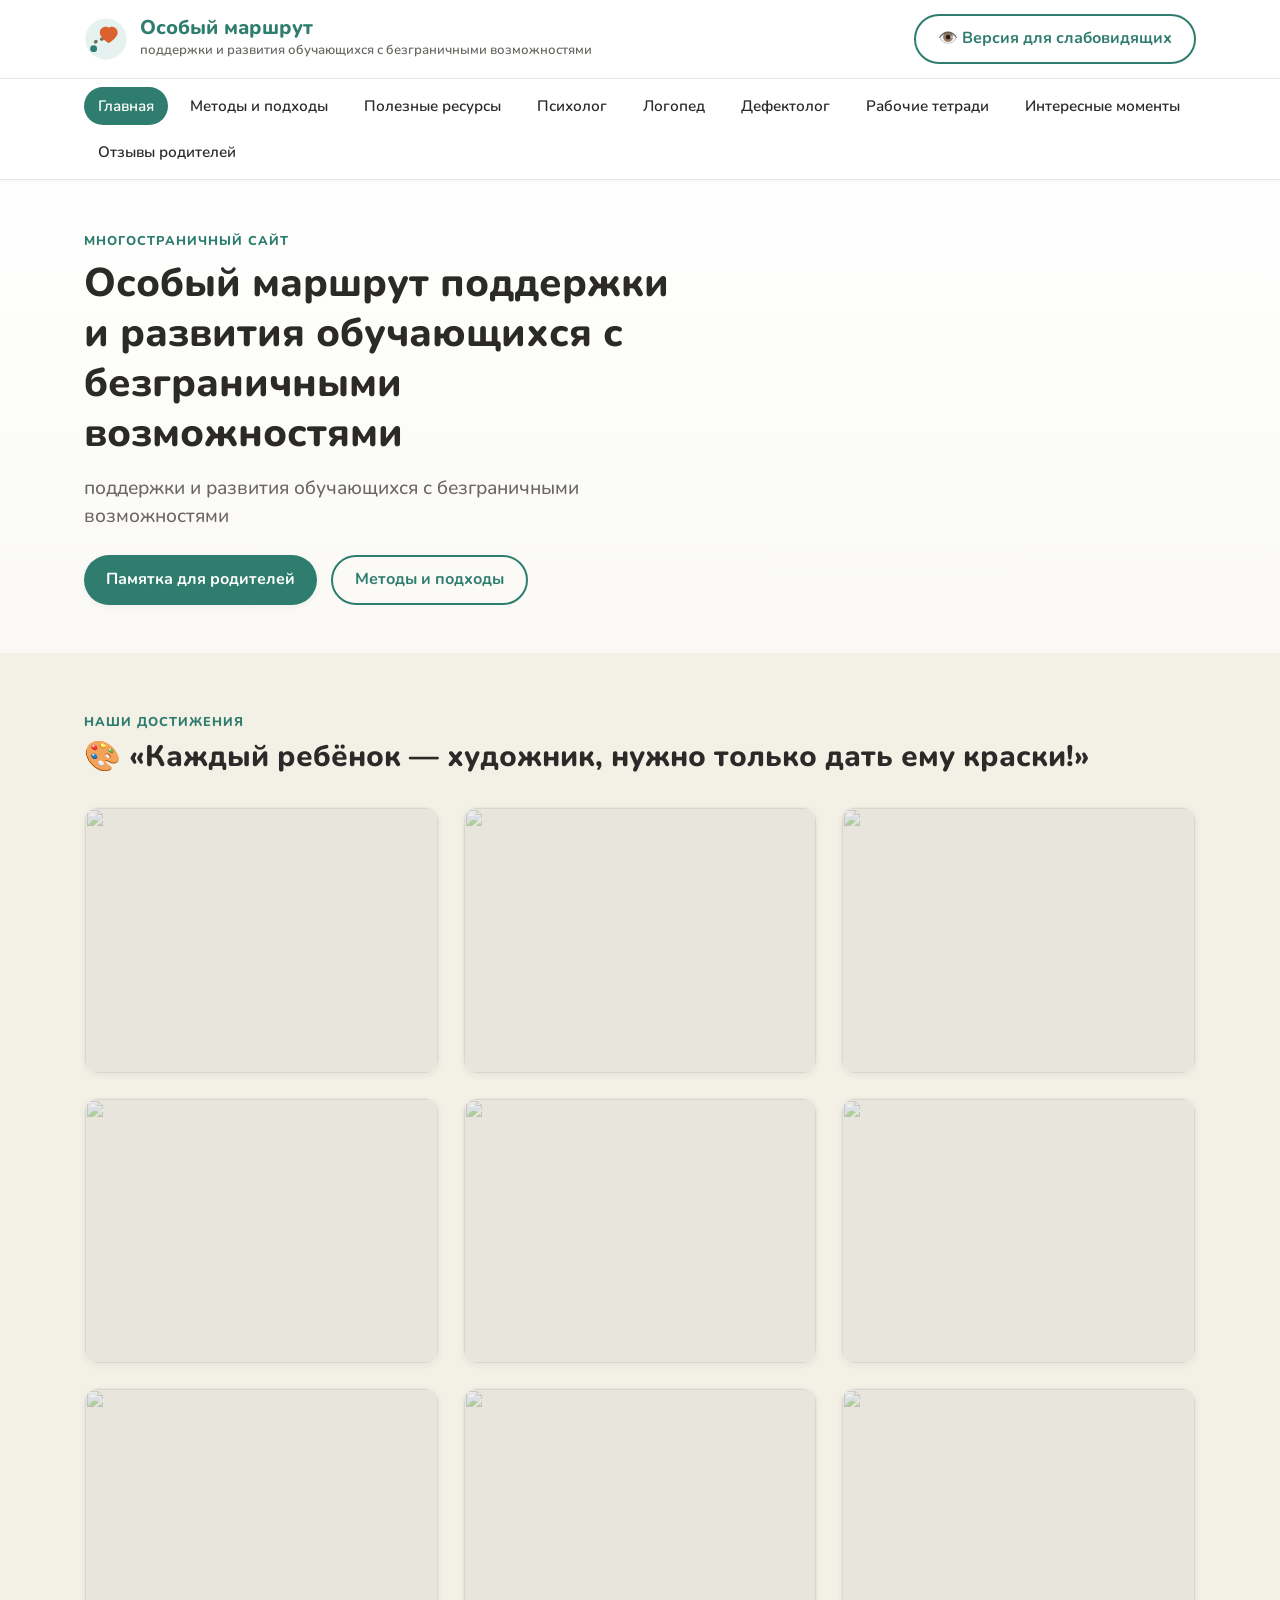
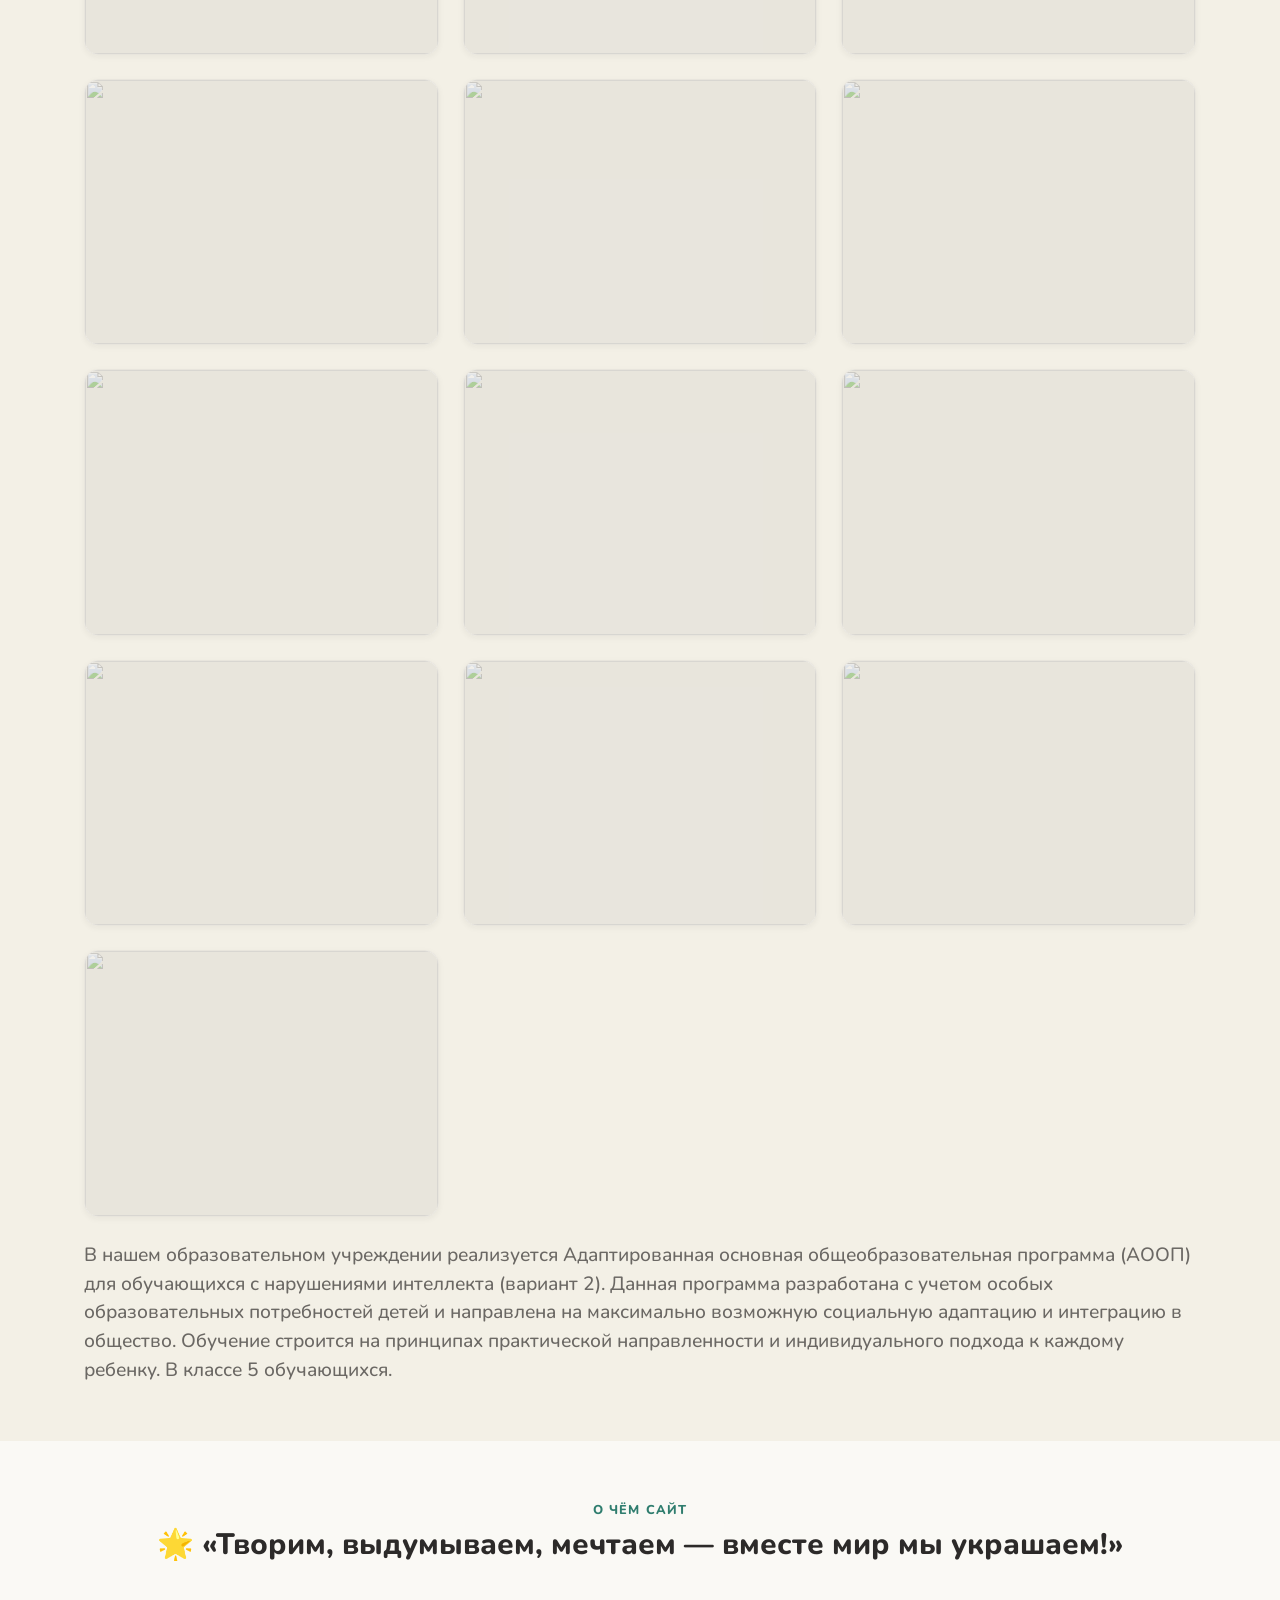
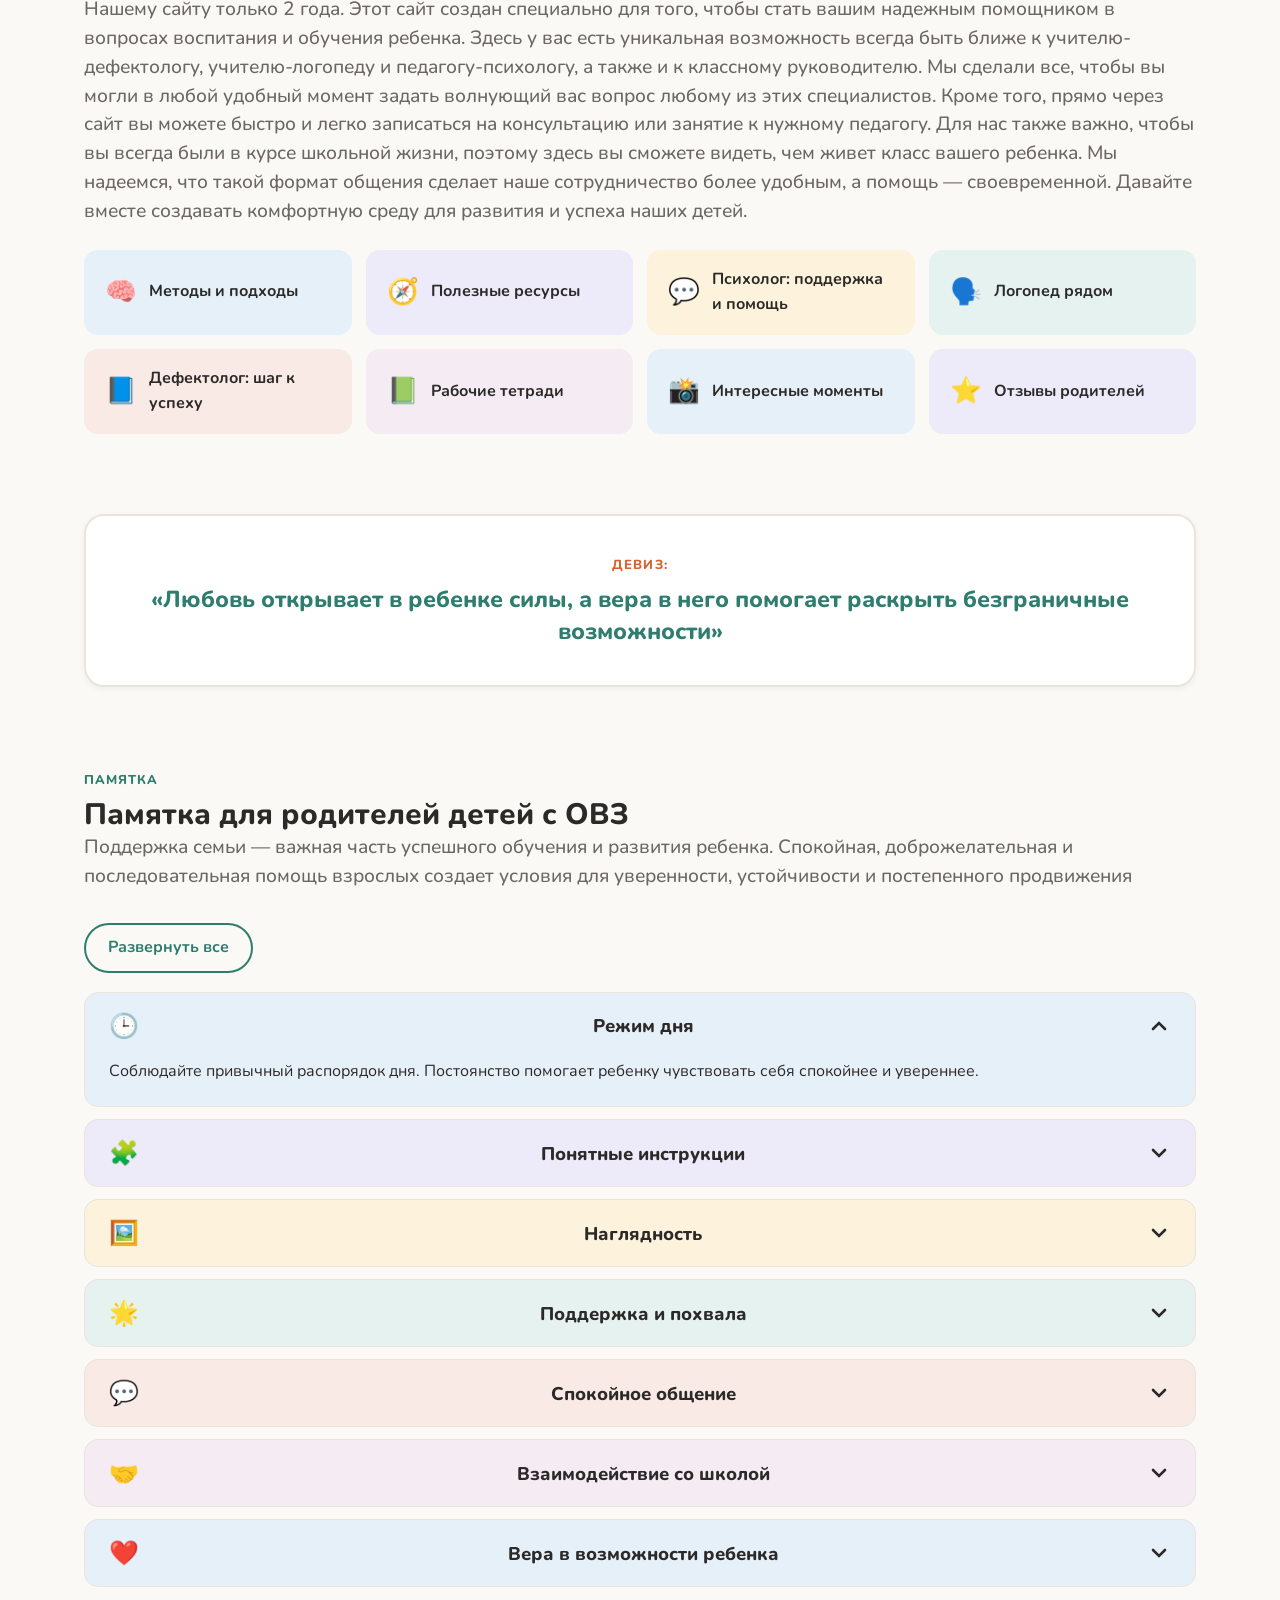
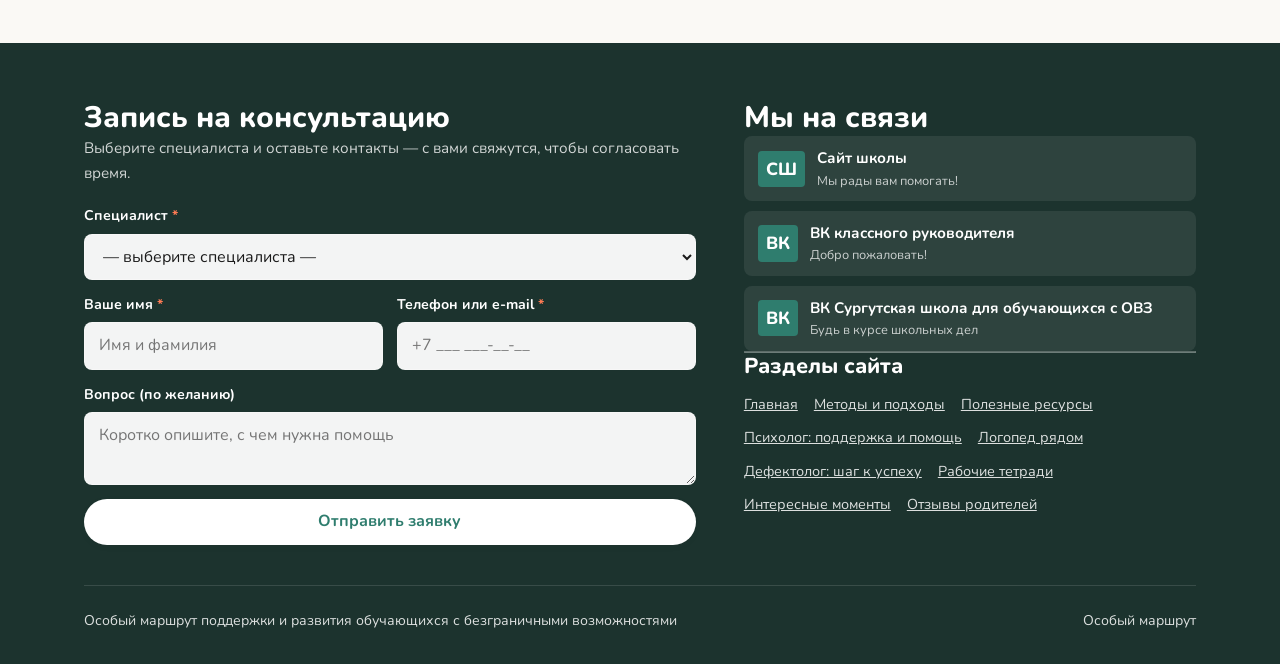
==== index.html @ df22a620 "Add files via upload" ====
<!DOCTYPE html>
<html lang="ru">
<head>
<meta charset="utf-8">
<meta name="viewport" content="width=device-width, initial-scale=1">
<title>Главная — Особый маршрут</title>
<meta name="description" content="Особый маршрут поддержки и развития обучающихся с безграничными возможностями поддержки и развития обучающихся с безграничными возможностями">
<link rel="preconnect" href="https://fonts.googleapis.com">
<link rel="preconnect" href="https://fonts.gstatic.com" crossorigin>
<link href="https://fonts.googleapis.com/css2?family=Nunito:wght@400;600;700;800;900&display=swap" rel="stylesheet">
<link rel="stylesheet" href="assets/css/style.css">
<link rel="icon" href="data:image/svg+xml,<svg xmlns='http://www.w3.org/2000/svg' viewBox='0 0 64 64'><circle cx='32' cy='32' r='30' fill='%23E6F2EF'/><path d='M40 14c5.5 0 9 3.6 9 8.6 0 6.6-8 11.6-11.4 14.5-.9.8-2.3.8-3.2 0C31 34.2 23 29.2 23 22.6 23 17.6 26.5 14 32 14c1.7 0 3.1.7 4 1.8.9-1.1 2.3-1.8 4-1.8z' fill='%23D9622F'/></svg>">
</head>
<body data-page="home">
<a class="skip-link" href="#main">Перейти к основному содержанию</a>
<header class="header">
  <div class="wrap header__bar">
    <a class="logo" href="index.html">
      <svg class="logo__mark" viewBox="0 0 64 64" role="img" aria-hidden="true" focusable="false">
        <defs><linearGradient id="lgm" x1="0" y1="0" x2="1" y2="1"><stop offset="0" stop-color="#2F7D6E"/><stop offset="1" stop-color="#D9622F"/></linearGradient></defs>
        <circle cx="32" cy="32" r="30" fill="#E6F2EF"/>
        <path d="M14 46c0-12 8-14 14-14s10-4 10-10" fill="none" stroke="url(#lgm)" stroke-width="5" stroke-linecap="round" stroke-dasharray="1 9"/>
        <path d="M40 14c5.5 0 9 3.6 9 8.6 0 6.6-8 11.6-11.4 14.5-.9.8-2.3.8-3.2 0C31 34.2 23 29.2 23 22.6 23 17.6 26.5 14 32 14c1.7 0 3.1.7 4 1.8.9-1.1 2.3-1.8 4-1.8z" fill="#D9622F"/>
        <circle cx="14" cy="46" r="5" fill="#2F7D6E"/>
      </svg>
      <span class="logo__text">
        <span class="logo__name">Особый маршрут</span>
        <span class="logo__sub">поддержки и развития обучающихся с безграничными возможностями</span>
      </span>
    </a>
    <div class="header__actions">
      <button type="button" class="btn btn--ghost" id="a11y-toggle" aria-expanded="false" aria-controls="a11y-panel" title="Настройки доступности">👁️ Версия для слабовидящих</button>
      <button type="button" class="nav-toggle" id="nav-toggle" aria-expanded="false" aria-controls="site-nav" aria-label="Открыть меню">
        <svg width="24" height="24" viewBox="0 0 24 24" fill="none" stroke="currentColor" stroke-width="2.5" stroke-linecap="round"><line x1="3" y1="6" x2="21" y2="6"/><line x1="3" y1="12" x2="21" y2="12"/><line x1="3" y1="18" x2="21" y2="18"/></svg>
      </button>
    </div>
  </div>
  <nav class="nav" id="site-nav" aria-label="Основное меню">
    <div class="wrap">
      <ul class="nav__list">
        <li><a class="nav__link" href="index.html" aria-current="page">Главная</a></li><li><a class="nav__link" href="metody.html">Методы и подходы</a></li><li><a class="nav__link" href="resursy.html">Полезные ресурсы</a></li><li><a class="nav__link" href="psiholog.html">Психолог</a></li><li><a class="nav__link" href="logoped.html">Логопед</a></li><li><a class="nav__link" href="defektolog.html">Дефектолог</a></li><li><a class="nav__link" href="tetradi.html">Рабочие тетради</a></li><li><a class="nav__link" href="galereya.html">Интересные моменты</a></li><li><a class="nav__link" href="otzyvy.html">Отзывы родителей</a></li>
      </ul>
    </div>
  </nav>
  <div class="a11y-bar" id="a11y-panel">
    <div class="wrap a11y-bar__grid">
      <div class="a11y__group">
        <span class="a11y__label">Размер шрифта</span>
        <div class="btn-group">
          <button type="button" class="a11y__btn" data-fs="1" aria-pressed="true">А</button>
          <button type="button" class="a11y__btn" data-fs="1.15" aria-pressed="false" style="font-size:1.12em">А</button>
          <button type="button" class="a11y__btn" data-fs="1.32" aria-pressed="false" style="font-size:1.28em">А</button>
        </div>
      </div>
      <div class="a11y__group">
        <span class="a11y__label">Контраст</span>
        <button type="button" class="a11y__btn" id="contrast-toggle" aria-pressed="false">Версия для слабовидящих</button>
      </div>
      <div class="a11y__group">
        <button type="button" class="a11y__btn" id="a11y-reset">Сбросить</button>
      </div>
    </div>
  </div>
</header>
<main id="main">
  <section class="hero">
    <div class="wrap hero__grid">
      <div>
        <span class="eyebrow" id="hero-eyebrow">Многостраничный сайт</span>
        <h1 class="hero__title" id="hero-title">Особый маршрут поддержки и развития обучающихся с безграничными возможностями</h1>
        <p class="lead" id="hero-subtitle">поддержки и развития обучающихся с безграничными возможностями</p>
        <div class="hero__actions">
          <a class="btn" href="#pamyatka">Памятка для родителей</a>
          <a class="btn btn--ghost" href="metody.html">Методы и подходы</a>
        </div>
      </div>
      <div class="hero__art" id="hero-art">
        <div class="hero__photo"><img src="media/hero_main.jpg" alt=""></div>
      </div>
    </div>
  </section>

  <section class="section section--tint" aria-labelledby="students-title">
    <div class="wrap">
      <div class="section__head">
        <span class="eyebrow" id="students-eyebrow">Наши достижения</span>
        <h2 id="students-title">🎨 «Каждый ребёнок — художник, нужно только дать ему краски!»</h2>
      </div>
      <div id="students-photos" class="gallery" style="margin-bottom:var(--gap)">
        <figure class="gallery__item" data-kind="foto">
              <button type="button" class="gallery__btn" data-lightbox="Фото" data-src="media/student_photo_1.jpg" data-title="Фото № 1">
                <span class="gallery__frame gallery__frame--img">
                  <img src="media/student_photo_1.jpg" alt="" loading="lazy">
                </span>
              </button>
              
            </figure><figure class="gallery__item" data-kind="foto">
              <button type="button" class="gallery__btn" data-lightbox="Фото" data-src="media/student_photo_2.jpg" data-title="Фото № 2">
                <span class="gallery__frame gallery__frame--img">
                  <img src="media/student_photo_2.jpg" alt="" loading="lazy">
                </span>
              </button>
              
            </figure><figure class="gallery__item" data-kind="foto">
              <button type="button" class="gallery__btn" data-lightbox="Фото" data-src="media/student_photo_3.jpg" data-title="Фото № 3">
                <span class="gallery__frame gallery__frame--img">
                  <img src="media/student_photo_3.jpg" alt="" loading="lazy">
                </span>
              </button>
              
            </figure><figure class="gallery__item" data-kind="foto">
              <button type="button" class="gallery__btn" data-lightbox="Фото" data-src="media/student_photo_4.jpg" data-title="Фото № 4">
                <span class="gallery__frame gallery__frame--img">
                  <img src="media/student_photo_4.jpg" alt="" loading="lazy">
                </span>
              </button>
              
            </figure><figure class="gallery__item" data-kind="foto">
              <button type="button" class="gallery__btn" data-lightbox="Фото" data-src="media/student_photo_5.jpg" data-title="Фото № 5">
                <span class="gallery__frame gallery__frame--img">
                  <img src="media/student_photo_5.jpg" alt="" loading="lazy">
                </span>
              </button>
              
            </figure><figure class="gallery__item" data-kind="foto">
              <button type="button" class="gallery__btn" data-lightbox="Фото" data-src="media/student_photo_6.jpg" data-title="Фото № 6">
                <span class="gallery__frame gallery__frame--img">
                  <img src="media/student_photo_6.jpg" alt="" loading="lazy">
                </span>
              </button>
              
            </figure><figure class="gallery__item" data-kind="foto">
              <button type="button" class="gallery__btn" data-lightbox="Фото" data-src="media/student_photo_7.jpg" data-title="Фото № 7">
                <span class="gallery__frame gallery__frame--img">
                  <img src="media/student_photo_7.jpg" alt="" loading="lazy">
                </span>
              </button>
              
            </figure><figure class="gallery__item" data-kind="foto">
              <button type="button" class="gallery__btn" data-lightbox="Фото" data-src="media/student_photo_8.jpg" data-title="Фото № 8">
                <span class="gallery__frame gallery__frame--img">
                  <img src="media/student_photo_8.jpg" alt="" loading="lazy">
                </span>
              </button>
              
            </figure><figure class="gallery__item" data-kind="foto">
              <button type="button" class="gallery__btn" data-lightbox="Фото" data-src="media/student_photo_9.jpg" data-title="Фото № 9">
                <span class="gallery__frame gallery__frame--img">
                  <img src="media/student_photo_9.jpg" alt="" loading="lazy">
                </span>
              </button>
              
            </figure><figure class="gallery__item" data-kind="foto">
              <button type="button" class="gallery__btn" data-lightbox="Фото" data-src="media/student_photo_10.jpg" data-title="Фото № 10">
                <span class="gallery__frame gallery__frame--img">
                  <img src="media/student_photo_10.jpg" alt="" loading="lazy">
                </span>
              </button>
              
            </figure><figure class="gallery__item" data-kind="foto">
              <button type="button" class="gallery__btn" data-lightbox="Фото" data-src="media/student_photo_11.jpg" data-title="Фото № 11">
                <span class="gallery__frame gallery__frame--img">
                  <img src="media/student_photo_11.jpg" alt="" loading="lazy">
                </span>
              </button>
              
            </figure><figure class="gallery__item" data-kind="foto">
              <button type="button" class="gallery__btn" data-lightbox="Фото" data-src="media/student_photo_12.jpg" data-title="Фото № 12">
                <span class="gallery__frame gallery__frame--img">
                  <img src="media/student_photo_12.jpg" alt="" loading="lazy">
                </span>
              </button>
              
            </figure><figure class="gallery__item" data-kind="foto">
              <button type="button" class="gallery__btn" data-lightbox="Фото" data-src="media/student_photo_13.jpg" data-title="Фото № 13">
                <span class="gallery__frame gallery__frame--img">
                  <img src="media/student_photo_13.jpg" alt="" loading="lazy">
                </span>
              </button>
              
            </figure><figure class="gallery__item" data-kind="foto">
              <button type="button" class="gallery__btn" data-lightbox="Фото" data-src="media/student_photo_14.webp" data-title="Фото № 14">
                <span class="gallery__frame gallery__frame--img">
                  <img src="media/student_photo_14.webp" alt="" loading="lazy">
                </span>
              </button>
              
            </figure><figure class="gallery__item" data-kind="foto">
              <button type="button" class="gallery__btn" data-lightbox="Фото" data-src="media/student_photo_15.webp" data-title="Фото № 15">
                <span class="gallery__frame gallery__frame--img">
                  <img src="media/student_photo_15.webp" alt="" loading="lazy">
                </span>
              </button>
              
            </figure><figure class="gallery__item" data-kind="foto">
              <button type="button" class="gallery__btn" data-lightbox="Фото" data-src="media/student_photo_16.jpg" data-title="Фото № 16">
                <span class="gallery__frame gallery__frame--img">
                  <img src="media/student_photo_16.jpg" alt="" loading="lazy">
                </span>
              </button>
              
            </figure><figure class="gallery__item" data-kind="foto">
              <button type="button" class="gallery__btn" data-lightbox="Фото" data-src="media/student_photo_17.webp" data-title="Фото № 17">
                <span class="gallery__frame gallery__frame--img">
                  <img src="media/student_photo_17.webp" alt="" loading="lazy">
                </span>
              </button>
              
            </figure><figure class="gallery__item" data-kind="foto">
              <button type="button" class="gallery__btn" data-lightbox="Фото" data-src="media/student_photo_18.png" data-title="Фото № 18">
                <span class="gallery__frame gallery__frame--img">
                  <img src="media/student_photo_18.png" alt="" loading="lazy">
                </span>
              </button>
              
            </figure><figure class="gallery__item" data-kind="foto">
              <button type="button" class="gallery__btn" data-lightbox="Фото" data-src="media/student_photo_19.jpg" data-title="Фото № 19">
                <span class="gallery__frame gallery__frame--img">
                  <img src="media/student_photo_19.jpg" alt="" loading="lazy">
                </span>
              </button>
              
            </figure>
      </div>
      <div id="students-text">
        <p class="lead">В нашем образовательном учреждении реализуется Адаптированная основная общеобразовательная программа (АООП) для обучающихся с нарушениями интеллекта (вариант 2). Данная программа разработана с учетом особых образовательных потребностей детей и направлена на максимально возможную социальную адаптацию и интеграцию в общество. Обучение строится на принципах практической направленности и индивидуального подхода к каждому ребенку.  В классе 5 обучающихся.</p>
      </div>
    </div>
  </section>

  <section class="section" aria-labelledby="about-title">
    <div class="wrap">
      <div class="section__head section__head--center">
        <span class="eyebrow" id="about-eyebrow">О чём сайт</span>
        <h2 id="about-title">🌟 «Творим, выдумываем, мечтаем — вместе мир мы украшаем!»                                                      </h2>
      </div>
      <div id="about-text" style="margin-bottom:var(--gap)">
        <div class="prose"><p class="lead">Нашему сайту только 2 года. Этот сайт создан специально для того, чтобы стать вашим надежным помощником в вопросах воспитания и обучения ребенка. Здесь у вас есть уникальная возможность всегда быть ближе   к учителю-дефектологу, учителю-логопеду и педагогу-психологу, а также и к классному руководителю. Мы сделали все, чтобы вы могли в любой удобный момент задать волнующий вас вопрос любому из этих специалистов. Кроме того, прямо через сайт вы можете быстро и легко записаться на консультацию или занятие к нужному педагогу. Для нас также важно, чтобы вы всегда были в курсе школьной жизни, поэтому здесь вы сможете видеть, чем живет класс вашего ребенка. Мы надеемся, что такой формат общения сделает наше сотрудничество более удобным, а помощь — своевременной. Давайте вместе создавать комфортную среду для развития и успеха наших детей.</p></div>
      </div>
      <nav class="toc" id="about-toc" aria-label="Разделы сайта">
        <a class="toc__link tone-1" href="metody.html"><span class="toc__ico" aria-hidden="true">🧠</span>Методы и подходы</a>
        <a class="toc__link tone-2" href="resursy.html"><span class="toc__ico" aria-hidden="true">🧭</span>Полезные ресурсы</a>
        <a class="toc__link tone-3" href="psiholog.html"><span class="toc__ico" aria-hidden="true">💬</span>Психолог: поддержка и помощь</a>
        <a class="toc__link tone-4" href="logoped.html"><span class="toc__ico" aria-hidden="true">🗣️</span>Логопед рядом</a>
        <a class="toc__link tone-5" href="defektolog.html"><span class="toc__ico" aria-hidden="true">📘</span>Дефектолог: шаг к успеху</a>
        <a class="toc__link tone-6" href="tetradi.html"><span class="toc__ico" aria-hidden="true">📗</span>Рабочие тетради</a>
        <a class="toc__link tone-1" href="galereya.html"><span class="toc__ico" aria-hidden="true">📸</span>Интересные моменты</a>
        <a class="toc__link tone-2" href="otzyvy.html"><span class="toc__ico" aria-hidden="true">⭐</span>Отзывы родителей</a>
      </nav>
    </div>
  </section>

  <section class="wrap" aria-labelledby="motto-label">
    <div class="motto">
      <span class="motto__label" id="motto-label">Девиз:</span>
      <p class="motto__text" id="motto-text">«Любовь открывает в ребенке силы, а вера в него помогает раскрыть безграничные возможности»</p>
    </div>
  </section>

  <section class="section" id="pamyatka" aria-labelledby="memo-title">
    <div class="wrap">
      <div class="section__head">
        <span class="eyebrow" id="memo-eyebrow">Памятка</span>
        <h2 id="memo-title">Памятка для родителей детей с ОВЗ</h2>
        <p class="lead" id="memo-intro">Поддержка семьи — важная часть успешного обучения и развития ребенка. Спокойная, доброжелательная и последовательная помощь взрослых создает условия для уверенности, устойчивости и постепенного продвижения</p>
      </div>
      <p style="margin-bottom:1.2em">
        <button type="button" class="btn btn--ghost" data-acc-all="memo-acc" data-state="closed">Развернуть все</button>
      </p>
      <div class="acc" id="memo-acc">
        <div class="acc__item tone-1">
          <h3 style="margin:0">
            <button type="button" class="acc__btn" id="memo-1" aria-expanded="true" aria-controls="memo-1-p">
              <span class="acc__emoji" aria-hidden="true">🕒</span>
              <span>Режим дня</span>
              <svg class="acc__chev" width="24" height="24" viewBox="0 0 24 24" fill="none" stroke="currentColor" stroke-width="2.6" stroke-linecap="round" aria-hidden="true"><path d="M6 9l6 6 6-6"/></svg>
            </button>
          </h3>
          <div class="acc__panel" id="memo-1-p" role="region" aria-labelledby="memo-1">
            <p>Соблюдайте привычный распорядок дня. Постоянство помогает ребенку чувствовать себя спокойнее и увереннее.</p>
          </div>
        </div><div class="acc__item tone-2">
          <h3 style="margin:0">
            <button type="button" class="acc__btn" id="memo-2" aria-expanded="false" aria-controls="memo-2-p">
              <span class="acc__emoji" aria-hidden="true">🧩</span>
              <span>Понятные инструкции</span>
              <svg class="acc__chev" width="24" height="24" viewBox="0 0 24 24" fill="none" stroke="currentColor" stroke-width="2.6" stroke-linecap="round" aria-hidden="true"><path d="M6 9l6 6 6-6"/></svg>
            </button>
          </h3>
          <div class="acc__panel" id="memo-2-p" role="region" aria-labelledby="memo-2" hidden>
            <p>Давайте короткие и четкие задания, при необходимости делите их на маленькие шаги.</p>
          </div>
        </div><div class="acc__item tone-3">
          <h3 style="margin:0">
            <button type="button" class="acc__btn" id="memo-3" aria-expanded="false" aria-controls="memo-3-p">
              <span class="acc__emoji" aria-hidden="true">🖼️</span>
              <span>Наглядность</span>
              <svg class="acc__chev" width="24" height="24" viewBox="0 0 24 24" fill="none" stroke="currentColor" stroke-width="2.6" stroke-linecap="round" aria-hidden="true"><path d="M6 9l6 6 6-6"/></svg>
            </button>
          </h3>
          <div class="acc__panel" id="memo-3-p" role="region" aria-labelledby="memo-3" hidden>
            <p>Используйте картинки, схемы, карточки и образцы выполнения заданий.</p>
          </div>
        </div><div class="acc__item tone-4">
          <h3 style="margin:0">
            <button type="button" class="acc__btn" id="memo-4" aria-expanded="false" aria-controls="memo-4-p">
              <span class="acc__emoji" aria-hidden="true">🌟</span>
              <span>Поддержка и похвала</span>
              <svg class="acc__chev" width="24" height="24" viewBox="0 0 24 24" fill="none" stroke="currentColor" stroke-width="2.6" stroke-linecap="round" aria-hidden="true"><path d="M6 9l6 6 6-6"/></svg>
            </button>
          </h3>
          <div class="acc__panel" id="memo-4-p" role="region" aria-labelledby="memo-4" hidden>
            <p>Отмечайте старание ребенка и хвалите его за даже небольшие успехи.</p><p>Помогайте ребенку только там, где это действительно необходимо, и постепенно развивайте его самостоятельность.</p>
          </div>
        </div><div class="acc__item tone-5">
          <h3 style="margin:0">
            <button type="button" class="acc__btn" id="memo-5" aria-expanded="false" aria-controls="memo-5-p">
              <span class="acc__emoji" aria-hidden="true">💬</span>
              <span>Спокойное общение</span>
              <svg class="acc__chev" width="24" height="24" viewBox="0 0 24 24" fill="none" stroke="currentColor" stroke-width="2.6" stroke-linecap="round" aria-hidden="true"><path d="M6 9l6 6 6-6"/></svg>
            </button>
          </h3>
          <div class="acc__panel" id="memo-5-p" role="region" aria-labelledby="memo-5" hidden>
            <p>Говорите с ребенком уважительно, спокойно и доброжелательно, чаще беседуйте с ним.</p>
          </div>
        </div><div class="acc__item tone-6">
          <h3 style="margin:0">
            <button type="button" class="acc__btn" id="memo-6" aria-expanded="false" aria-controls="memo-6-p">
              <span class="acc__emoji" aria-hidden="true">🤝</span>
              <span>Взаимодействие со школой</span>
              <svg class="acc__chev" width="24" height="24" viewBox="0 0 24 24" fill="none" stroke="currentColor" stroke-width="2.6" stroke-linecap="round" aria-hidden="true"><path d="M6 9l6 6 6-6"/></svg>
            </button>
          </h3>
          <div class="acc__panel" id="memo-6-p" role="region" aria-labelledby="memo-6" hidden>
            <p>Поддерживайте связь с классным руководителем и специалистами сопровождения: психологом, логопедом и дефектологом.</p>
          </div>
        </div><div class="acc__item tone-1">
          <h3 style="margin:0">
            <button type="button" class="acc__btn" id="memo-7" aria-expanded="false" aria-controls="memo-7-p">
              <span class="acc__emoji" aria-hidden="true">❤️</span>
              <span>Вера в возможности ребенка</span>
              <svg class="acc__chev" width="24" height="24" viewBox="0 0 24 24" fill="none" stroke="currentColor" stroke-width="2.6" stroke-linecap="round" aria-hidden="true"><path d="M6 9l6 6 6-6"/></svg>
            </button>
          </h3>
          <div class="acc__panel" id="memo-7-p" role="region" aria-labelledby="memo-7" hidden>
            <p>Помните: каждый ребенок развивается в своем темпе, а поддержка семьи помогает ему двигаться вперед.</p>
          </div>
        </div>
      </div>
    </div>
  </section>
</main>
<footer class="footer" id="podval">
  <div class="wrap">
    <div class="footer__grid">
      <section id="zapis" aria-labelledby="zapis-title">
        <h2 id="zapis-title">Запись на консультацию</h2>
        <p class="footer__note">Выберите специалиста и оставьте контакты — с вами свяжутся, чтобы согласовать время.</p>
        <form class="form" id="consult-form" novalidate>
          <div class="field" data-field="spec">
            <label class="field__label" for="f-spec">Специалист <span class="field__req" aria-hidden="true">*</span></label>
            <select class="field__control" id="f-spec" name="spec" required aria-describedby="e-spec">
              <option value="">— выберите специалиста —</option>
              <option value="Педагог-психолог">Педагог-психолог</option><option value="Школьный логопед">Школьный логопед</option><option value="Школьный дефектолог">Школьный дефектолог</option><option value="Классный руководитель">Классный руководитель</option>
            </select>
            <p class="field__error" id="e-spec" hidden>Пожалуйста, выберите специалиста.</p>
          </div>

          <div class="form__row">
            <div class="field" data-field="name">
              <label class="field__label" for="f-name">Ваше имя <span class="field__req" aria-hidden="true">*</span></label>
              <input class="field__control" id="f-name" name="name" type="text" required autocomplete="name" placeholder="Имя и фамилия" aria-describedby="e-name">
              <p class="field__error" id="e-name" hidden>Укажите, пожалуйста, имя.</p>
            </div>
            <div class="field" data-field="contact">
              <label class="field__label" for="f-contact">Телефон или e-mail <span class="field__req" aria-hidden="true">*</span></label>
              <input class="field__control" id="f-contact" name="contact" type="text" required placeholder="+7 ___ ___-__-__" aria-describedby="e-contact">
              <p class="field__error" id="e-contact" hidden>Укажите телефон или e-mail для связи.</p>
            </div>
          </div>

          <div class="field" data-field="message">
            <label class="field__label" for="f-message">Вопрос (по желанию)</label>
            <textarea class="field__control" id="f-message" name="message" placeholder="Коротко опишите, с чем нужна помощь"></textarea>
          </div>

          <button class="btn btn--light btn--wide" type="submit">Отправить заявку</button>
          <p class="form__status" id="form-status" role="status" hidden></p>
        </form>
      </section>

      <section aria-labelledby="svyaz-title">
        <h2 id="svyaz-title">Мы на связи</h2>
        <ul class="social">
          <li><a class="social__link" href="https://shkolasurgutskaya-r86.gosweb.gosuslugi.ru/" target="_blank" rel="noopener noreferrer">
      <span class="social__ico" aria-hidden="true">🧭</span>
      <span class="social__meta">Сайт «Особый маршрут»<span>Мы рады вам помогать!</span></span>
    </a></li><li><a class="social__link" href="https://vk.ru/club234596236" target="_blank" rel="noopener noreferrer">
      <span class="social__ico" aria-hidden="true">ВК</span>
      <span class="social__meta">ВК классного руководителя<span>Добро пожаловать!</span></span>
    </a></li><li><a class="social__link" href="https://max.ru" target="_blank" rel="noopener noreferrer">
      <span class="social__ico" aria-hidden="true">ВК</span>
      <span class="social__meta">ВК Сургутская школа для обучающихся с ОВЗ<span>Будь в курсе школьных дел</span></span>
    </a></li>
        </ul>

        <hr class="divider" style="border-color:rgba(255,255,255,.2);background:rgba(255,255,255,.2)">

        <h3 style="color:#fff">Разделы сайта</h3>
        <ul class="footer__map">
          <li><a href="index.html" aria-current="page">Главная</a></li><li><a href="metody.html">Методы и подходы</a></li><li><a href="resursy.html">Полезные ресурсы</a></li><li><a href="psiholog.html">Психолог: поддержка и помощь</a></li><li><a href="logoped.html">Логопед рядом</a></li><li><a href="defektolog.html">Дефектолог: шаг к успеху</a></li><li><a href="tetradi.html">Рабочие тетради</a></li><li><a href="galereya.html">Интересные моменты</a></li><li><a href="otzyvy.html">Отзывы родителей</a></li>
        </ul>
      </section>
    </div>

    <div class="footer__bottom">
      <span>Особый маршрут поддержки и развития обучающихся с безграничными возможностями</span>
      <span>Особый маршрут</span>
    </div>
  </div>
</footer>
<script src="assets/data/content.js"></script>
<script src="assets/js/layout.js"></script>
<script src="assets/js/render.js"></script>
<script src="assets/js/main.js"></script>
</body>
</html>
---- assets/css/style.css ----
:root {
  --c-bg: #FAF9F5;
  --c-text: #2C2A29;
  --c-text-muted: #6B6864;
  --c-brand: #2F7D6E;
  --c-brand-dark: #235F54;
  --c-accent: #D9622F;
  --c-border: #E8E5DD;
  --c-card: #FFFFFF;
  --c-surface: #F3F0E6;
  --tone-1-bg: #E6F0F9;
  --tone-1-border: #BCD5EB;
  --tone-1-accent: #2F73B0;
  --tone-2-bg: #EDEAF9;
  --tone-2-border: #CFC7EE;
  --tone-2-accent: #6E5BB8;
  --tone-3-bg: #FDF3DC;
  --tone-3-border: #F6DDA0;
  --tone-3-accent: #C78605;
  --tone-4-bg: #E6F2EF;
  --tone-4-border: #B7D9D0;
  --tone-4-accent: #2F7D6E;
  --tone-5-bg: #FAEAE6;
  --tone-5-border: #EFC5BA;
  --tone-5-accent: #D9622F;
  --tone-6-bg: #F5EBF3;
  --tone-6-border: #E2C7DD;
  --tone-6-accent: #A0528D;
  --r-sm: 8px;
  --r-md: 14px;
  --r-lg: 20px;
  --r-pill: 999px;
  --gap: 24px;
  --wrap: 1160px;
  --fs: 1;
  --sh-sm: 0 2px 6px rgba(44, 42, 41, 0.05);
  --sh-md: 0 6px 18px rgba(44, 42, 41, 0.08);
  --sh-lg: 0 12px 32px rgba(44, 42, 41, 0.12);
}

body.contrast {
  --c-bg: #000000 !important;
  --c-text: #FFFFFF !important;
  --c-text-muted: #EEEEEE !important;
  --c-brand: #FFFF00 !important;
  --c-brand-dark: #CCCC00 !important;
  --c-accent: #FFFF00 !important;
  --c-border: #FFFFFF !important;
  --c-card: #111111 !important;
  --c-surface: #222222 !important;
  --tone-1-bg: #111 !important;
  --tone-1-border: #FFF !important;
  --tone-1-accent: #FF0 !important;
  --tone-2-bg: #111 !important;
  --tone-2-border: #FFF !important;
  --tone-2-accent: #FF0 !important;
  --tone-3-bg: #111 !important;
  --tone-3-border: #FFF !important;
  --tone-3-accent: #FF0 !important;
  --tone-4-bg: #111 !important;
  --tone-4-border: #FFF !important;
  --tone-4-accent: #FF0 !important;
  --tone-5-bg: #111 !important;
  --tone-5-border: #FFF !important;
  --tone-5-accent: #FF0 !important;
  --tone-6-bg: #111 !important;
  --tone-6-border: #FFF !important;
  --tone-6-accent: #FF0 !important;
}

*, *:before, *:after { box-sizing: border-box; margin: 0; padding: 0; }
html { font-size: calc(16px * var(--fs)); scroll-behavior: smooth; }
body {
  font-family: Nunito, -apple-system, BlinkMacSystemFont, Segoe UI, Roboto, sans-serif;
  background-color: var(--c-bg);
  color: var(--c-text);
  line-height: 1.6;
  min-height: 100vh;
  display: flex;
  flex-direction: column;
}

a { color: inherit; text-decoration: none; }
img, video { max-width: 100%; height: auto; display: block; }
button, input, select, textarea { font: inherit; color: inherit; }

.wrap {
  width: 100%;
  max-width: var(--wrap);
  margin-left: auto;
  margin-right: auto;
  padding-left: var(--gap);
  padding-right: var(--gap);
}

.skip-link {
  position: absolute;
  top: -999px;
  left: 10px;
  background: var(--c-brand);
  color: #fff;
  padding: 10px 18px;
  border-radius: var(--r-sm);
  z-index: 9999;
}
.skip-link:focus { top: 10px; }

/* HEADER & NAVIGATION */
.header {
  background: var(--c-card);
  border-bottom: 1px solid var(--c-border);
  position: sticky;
  top: 0;
  z-index: 1000;
  box-shadow: var(--sh-sm);
}
.header__bar {
  display: flex;
  align-items: center;
  justify-content: space-between;
  padding-top: 14px;
  padding-bottom: 14px;
  gap: 16px;
}
.logo {
  display: flex;
  align-items: center;
  gap: 12px;
  font-weight: 800;
}
.logo__mark {
  width: 44px;
  height: 44px;
  flex-shrink: 0;
}
.logo__name {
  font-size: 1.25rem;
  line-height: 1.2;
  display: block;
  color: var(--c-brand);
}
.logo__sub {
  font-size: 0.82rem;
  font-weight: 600;
  color: var(--c-text-muted);
  display: block;
}
.header__actions {
  display: flex;
  align-items: center;
  gap: 12px;
}
.nav-toggle {
  display: none;
  background: none;
  border: 1px solid var(--c-border);
  border-radius: var(--r-sm);
  padding: 8px;
  cursor: pointer;
}
@media (max-width: 1080px) {
  .nav-toggle { display: block; }
}

.nav {
  background: var(--c-card);
  border-top: 1px solid var(--c-border);
  padding: 8px 0;
}
.nav__list {
  display: flex;
  flex-wrap: wrap;
  list-style: none;
  gap: 8px;
}
.nav__link {
  display: inline-block;
  padding: 7px 14px;
  border-radius: var(--r-pill);
  font-weight: 600;
  font-size: 0.95rem;
  transition: background 0.15s ease, color 0.15s ease;
}
.nav__link:hover {
  background: var(--c-surface);
  color: var(--c-brand);
}
.nav__link[aria-current="page"] {
  background: var(--c-brand);
  color: #fff;
}
@media (max-width: 1080px) {
  .nav { display: none; }
  .nav.is-open {
    display: block;
    position: absolute;
    top: 100%;
    left: 0;
    right: 0;
    background: var(--c-card);
    box-shadow: var(--sh-md);
    padding: 16px var(--gap);
  }
  .nav__list { flex-direction: column; gap: 6px; }
}

/* A11Y BAR */
.a11y-bar {
  background: var(--c-surface);
  border-top: 1px solid var(--c-border);
  display: none;
  padding: 8px 0;
}
.a11y-bar.is-open { display: block; }
.a11y-bar__grid {
  display: flex;
  align-items: center;
  flex-wrap: wrap;
  gap: 16px;
  font-size: 0.9rem;
}
.a11y__group {
  display: flex;
  align-items: center;
  gap: 8px;
}
.a11y__label {
  font-weight: 700;
  color: var(--c-text-muted);
}
.a11y__btn {
  background: var(--c-card);
  border: 1px solid var(--c-border);
  border-radius: var(--r-sm);
  padding: 5px 12px;
  cursor: pointer;
  font-weight: 700;
}
.a11y__btn[aria-pressed="true"] {
  background: var(--c-brand);
  color: #fff;
  border-color: var(--c-brand);
}

/* BUTTONS */
.btn {
  display: inline-flex;
  align-items: center;
  justify-content: center;
  gap: 8px;
  background: var(--c-brand);
  color: #fff;
  padding: 10px 22px;
  border-radius: var(--r-pill);
  font-weight: 700;
  border: none;
  cursor: pointer;
  transition: transform 0.15s ease, background 0.15s ease, box-shadow 0.15s ease;
  box-shadow: var(--sh-sm);
}
.btn:hover {
  background: var(--c-brand-dark);
  transform: translateY(-1px);
  box-shadow: var(--sh-md);
}
.btn--brand { background: var(--c-brand); color: #fff; }
.btn--brand:hover { background: var(--c-brand-dark); color: #fff; }
.btn--accent { background: var(--c-accent); }
.btn--accent:hover { background: #b84e22; }
.btn--ghost {
  background: transparent;
  color: var(--c-brand);
  border: 2px solid var(--c-brand);
  box-shadow: none;
}
.btn--ghost:hover {
  background: var(--c-brand);
  color: #fff;
}
.btn--light {
  background: #fff;
  color: var(--c-brand);
}
.btn--light:hover { background: #f3f0e6; }
.btn--wide { width: 100%; }

/* =========================================================
   КРАСИВЫЕ КНОПКИ ВЫБОРА И ФИЛЬТРОВ (Фото 2 и Фото 3)
   ========================================================= */
.tabs-nav, .filter-tabs, .btn-switch-group, .tabs, .filter-bar, .filters {
  display: flex !important;
  flex-wrap: wrap !important;
  gap: 12px !important;
  margin: 24px 0 32px !important;
  padding: 6px !important;
  background: #E8F3F0 !important;
  border-radius: 9999px !important;
  width: fit-content !important;
  max-width: 100% !important;
  box-shadow: inset 0 1px 3px rgba(0, 0, 0, 0.06) !important;
}

@media (max-width: 640px) {
  .tabs-nav, .filter-tabs, .btn-switch-group, .tabs, .filter-bar, .filters {
    border-radius: var(--r-md) !important;
    gap: 8px !important;
    padding: 6px !important;
  }
}

.tab-btn, .filter-btn, .tabs button, .filters button, .btn-tab, .filter-bar button {
  display: inline-flex !important;
  align-items: center !important;
  justify-content: center !important;
  gap: 8px !important;
  padding: 10px 22px !important;
  font-family: inherit !important;
  font-size: 0.98rem !important;
  font-weight: 700 !important;
  color: var(--c-text) !important;
  background: #FFFFFF !important;
  border: 1.5px solid #D2DFDC !important;
  border-radius: 9999px !important;
  cursor: pointer !important;
  box-shadow: 0 2px 6px rgba(44, 42, 41, 0.05) !important;
  transition: all 0.2s cubic-bezier(0.16, 1, 0.3, 1) !important;
  white-space: nowrap !important;
  line-height: 1.3 !important;
}

.tab-btn:hover, .filter-btn:hover, .tabs button:hover, .filters button:hover, .btn-tab:hover, .filter-bar button:hover {
  background: #F4FAF8 !important;
  border-color: var(--c-brand) !important;
  color: var(--c-brand) !important;
  transform: translateY(-1px) !important;
  box-shadow: 0 4px 10px rgba(47, 125, 110, 0.15) !important;
}

.tab-btn.is-active, .filter-btn.is-active,
.tab-btn.active, .filter-btn.active,
.tabs button.is-active, .filters button.is-active,
.tabs button.active, .filters button.active,
.tab-btn[aria-pressed="true"], .filter-btn[aria-pressed="true"],
.tabs button[aria-pressed="true"], .filters button[aria-pressed="true"],
.tab-btn[aria-selected="true"], .filter-btn[aria-selected="true"] {
  background: var(--c-brand) !important;
  color: #FFFFFF !important;
  border-color: var(--c-brand) !important;
  box-shadow: 0 4px 12px rgba(47, 125, 110, 0.35) !important;
  transform: scale(1.02) !important;
}

.tab-btn:focus-visible, .filter-btn:focus-visible,
.tabs button:focus-visible, .filters button:focus-visible {
  outline: 3px solid rgba(47, 125, 110, 0.5) !important;
  outline-offset: 2px !important;
}

/* РАБОЧИЕ ТЕТРАДИ (Фото 4) */
.subject-card {
  background: var(--tone-4-bg);
  border: 2px solid var(--tone-4-border);
  border-radius: var(--r-lg);
  padding: 28px;
  box-shadow: var(--sh-sm);
  display: flex;
  flex-direction: column;
}
.subject-card__icon {
  font-size: 2.4rem;
  margin-bottom: 12px;
  line-height: 1;
}
.subject-card__title {
  font-size: 1.45rem;
  font-weight: 800;
  color: var(--c-text);
  margin-bottom: 20px;
}
.books-list {
  display: flex;
  flex-direction: column;
  gap: 12px;
}
.workbook-item {
  display: flex;
  align-items: center;
  justify-content: space-between;
  gap: 16px;
  padding: 14px 20px;
  background: #FFFFFF;
  border: 1.5px solid rgba(47, 125, 110, 0.2);
  border-radius: var(--r-md);
  box-shadow: var(--sh-sm);
  transition: transform 0.2s ease, border-color 0.2s ease, box-shadow 0.2s ease;
}
.workbook-item:hover {
  transform: translateY(-2px);
  border-color: var(--c-brand);
  box-shadow: var(--sh-md);
}
.workbook-item__title {
  display: flex;
  align-items: center;
  gap: 12px;
  font-weight: 800;
  font-size: 1.05rem;
  color: var(--c-text);
}
.workbook-btn-download {
  display: inline-flex;
  align-items: center;
  gap: 8px;
  padding: 9px 22px;
  background: #FFFFFF;
  color: var(--c-brand);
  border: 2px solid var(--c-brand);
  border-radius: 9999px;
  font-weight: 800;
  font-size: 0.95rem;
  text-decoration: none;
  cursor: pointer;
  transition: all 0.2s ease;
  white-space: nowrap;
}
.workbook-btn-download:hover {
  background: var(--c-brand);
  color: #FFFFFF;
  box-shadow: 0 4px 12px rgba(47, 125, 110, 0.25);
  transform: translateY(-1px);
}

/* SECTIONS */
.section {
  padding-top: 56px;
  padding-bottom: 56px;
}
.section--tint { background: var(--c-surface); }
.section__head { margin-bottom: 32px; }
.section__head--center { text-align: center; }

.eyebrow {
  display: inline-block;
  text-transform: uppercase;
  letter-spacing: 0.08em;
  font-size: 0.8rem;
  font-weight: 800;
  color: var(--c-brand);
  margin-bottom: 6px;
}

h1, h2, h3, h4 { font-weight: 800; line-height: 1.25; }
h1 { font-size: 2.3rem; }
h2 { font-size: 1.85rem; }
h3 { font-size: 1.35rem; }

.lead {
  font-size: 1.2rem;
  color: var(--c-text-muted);
  line-height: 1.5;
  font-weight: 500;
}

.prose p { margin-bottom: 1em; }

.hero {
  padding-top: 48px;
  padding-bottom: 48px;
  background: linear-gradient(180deg, #FFFFFF 0%, var(--c-bg) 100%);
}
.hero__grid {
  display: grid;
  grid-template-columns: 1.15fr 0.85fr;
  gap: 40px;
  align-items: center;
}
@media (max-width: 860px) {
  .hero__grid { grid-template-columns: 1fr; }
}
.hero__title {
  font-size: 2.5rem;
  margin-bottom: 16px;
}
.hero__actions {
  display: flex;
  flex-wrap: wrap;
  gap: 14px;
  margin-top: 24px;
}
.hero__photo {
  border-radius: var(--r-lg);
  overflow: hidden;
  box-shadow: var(--sh-lg);
  background: var(--c-card);
}
.hero__photo img {
  width: 100%;
  height: auto;
  object-fit: cover;
  max-height: 480px;
}

.motto {
  background: var(--c-card);
  border: 2px solid var(--c-border);
  border-radius: var(--r-lg);
  padding: 36px var(--gap);
  text-align: center;
  box-shadow: var(--sh-sm);
  margin-top: 24px;
  margin-bottom: 24px;
}
.motto__label {
  display: inline-block;
  font-size: 0.82rem;
  font-weight: 800;
  text-transform: uppercase;
  color: var(--c-accent);
  letter-spacing: 0.08em;
  margin-bottom: 8px;
}
.motto__text {
  font-size: 1.45rem;
  font-weight: 800;
  color: var(--c-brand);
  line-height: 1.4;
}

/* GRIDS */
.grid { display: grid; gap: 24px; }
.grid--2 { grid-template-columns: repeat(auto-fit, minmax(320px, 1fr)); }
.grid--3 { grid-template-columns: repeat(auto-fit, minmax(280px, 1fr)); }
.grid--4 { grid-template-columns: repeat(auto-fit, minmax(230px, 1fr)); }
.grid--reviews { grid-template-columns: repeat(auto-fit, minmax(320px, 1fr)); }

.card {
  background: var(--c-card);
  border: 1px solid var(--c-border);
  border-radius: var(--r-md);
  padding: 24px;
  box-shadow: var(--sh-sm);
  transition: transform 0.2s ease, box-shadow 0.2s ease;
}
.card--hover:hover {
  transform: translateY(-3px);
  box-shadow: var(--sh-md);
}

.tone-1 { background: var(--tone-1-bg); border-color: var(--tone-1-border); }
.tone-2 { background: var(--tone-2-bg); border-color: var(--tone-2-border); }
.tone-3 { background: var(--tone-3-bg); border-color: var(--tone-3-border); }
.tone-4 { background: var(--tone-4-bg); border-color: var(--tone-4-border); }
.tone-5 { background: var(--tone-5-bg); border-color: var(--tone-5-border); }
.tone-6 { background: var(--tone-6-bg); border-color: var(--tone-6-border); }

.card__icon {
  font-size: 2.2rem;
  display: block;
  margin-bottom: 12px;
}
.method__name {
  font-size: 1.25rem;
  font-weight: 800;
  display: block;
  margin-bottom: 8px;
}
.method__desc {
  color: var(--c-text);
  margin-bottom: 8px;
}
.method__example {
  font-size: 0.92rem;
  color: var(--c-text-muted);
  background: rgba(255, 255, 255, 0.7);
  padding: 10px;
  border-radius: var(--r-sm);
}

/* TEACHER PROFILE */
.teacher-profile {
  display: flex;
  align-items: center;
  gap: 28px;
  background: #fff;
  border: 2px solid var(--c-border);
  border-radius: var(--r-md);
  padding: 24px;
  margin-bottom: 32px;
  box-shadow: var(--sh-sm);
}
@media (max-width: 640px) {
  .teacher-profile { flex-direction: column; text-align: center; gap: 18px; }
}
.teacher-profile__photo-wrap {
  flex-shrink: 0;
  width: 170px;
  height: 170px;
  border-radius: 50%;
  overflow: hidden;
  border: 4px solid var(--c-brand);
  box-shadow: var(--sh-md);
  background: #f1efea;
  display: flex;
  align-items: center;
  justify-content: center;
}
.teacher-profile__photo {
  width: 100%;
  height: 100%;
  object-fit: cover;
  display: block;
}
.teacher-profile__info { flex: 1; }
.teacher-profile__role {
  display: inline-block;
  font-size: 0.9rem;
  font-weight: 800;
  color: var(--c-brand);
  text-transform: uppercase;
  letter-spacing: 0.05em;
  margin-bottom: 4px;
}
.teacher-profile__name {
  font-size: 1.6rem;
  font-weight: 900;
  color: var(--c-text);
  margin-bottom: 8px;
  line-height: 1.25;
}
.teacher-profile__desc {
  font-size: 1rem;
  color: var(--c-text-muted);
  line-height: 1.5;
}

/* VIDEO GRID */
.video-grid {
  display: grid;
  grid-template-columns: repeat(auto-fit, minmax(300px, 1fr));
  gap: 20px;
}
.video-card {
  background: #fff;
  border: 1px solid var(--c-border);
  border-radius: var(--r-md);
  overflow: hidden;
  box-shadow: var(--sh-sm);
  display: flex;
  flex-direction: column;
}
.video-card__player {
  width: 100%;
  aspect-ratio: 16 / 9;
  background: #000;
  display: block;
}
.video-card__cap {
  padding: 14px 18px;
  font-weight: 800;
  font-size: 1rem;
  color: var(--c-text);
}

.tip-files {
  margin-top: 14px;
  display: flex;
  flex-direction: column;
  gap: 8px;
  border-top: 1px dashed var(--c-border);
  padding-top: 12px;
}
.tip-file-link {
  display: inline-flex;
  align-items: center;
  gap: 10px;
  background: #fff;
  border: 1px solid var(--c-border);
  padding: 8px 14px;
  border-radius: var(--r-sm);
  font-size: 0.92rem;
  font-weight: 700;
  color: var(--c-brand);
  text-decoration: underline;
  width: fit-content;
  transition: transform 0.15s ease;
}
.tip-file-link:hover { transform: translateY(-2px); }

/* TOC & ACCORDION */
.toc {
  display: grid;
  grid-template-columns: repeat(auto-fit, minmax(240px, 1fr));
  gap: 14px;
}
.toc__link {
  display: flex;
  align-items: center;
  gap: 12px;
  padding: 16px 20px;
  border-radius: var(--r-md);
  font-weight: 700;
  border: 1px solid transparent;
  transition: transform 0.15s ease;
}
.toc__link:hover { transform: translateY(-2px); }
.toc__ico { font-size: 1.6rem; }

.acc { display: flex; flex-direction: column; gap: 12px; }
.acc__item {
  border-radius: var(--r-md);
  border: 1px solid var(--c-border);
  overflow: hidden;
}
.acc__btn {
  width: 100%;
  display: flex;
  align-items: center;
  justify-content: space-between;
  gap: 16px;
  padding: 18px 24px;
  background: none;
  border: none;
  cursor: pointer;
  font-size: 1.15rem;
  font-weight: 800;
  text-align: left;
}
.acc__emoji { font-size: 1.5rem; }
.acc__chev { transition: transform 0.2s ease; flex-shrink: 0; }
.acc__btn[aria-expanded="true"] .acc__chev { transform: rotate(180deg); }
.acc__panel { padding: 0 24px 22px; }

/* =========================================================
   GALLERY (Фото 5)
   ========================================================= */
.gallery {
  display: grid;
  grid-template-columns: repeat(auto-fill, minmax(280px, 1fr));
  gap: 24px;
}
.gallery--spec {
  grid-template-columns: repeat(auto-fill, minmax(180px, 1fr));
  gap: 16px;
}
.gallery__item {
  border-radius: var(--r-md);
  overflow: hidden;
  background: var(--c-card);
  border: 1.5px solid var(--c-border);
  box-shadow: var(--sh-sm);
  display: flex;
  flex-direction: column;
  transition: transform 0.25s ease, box-shadow 0.25s ease, border-color 0.25s ease;
}
.gallery__item:hover {
  transform: translateY(-4px);
  box-shadow: var(--sh-md);
  border-color: var(--c-brand);
}
.gallery__btn {
  background: none;
  border: none;
  padding: 0;
  cursor: pointer;
  display: block;
  width: 100%;
  position: relative;
  overflow: hidden;
}
.gallery__frame {
  display: block;
  aspect-ratio: 4 / 3;
  background: #E8E5DD;
  position: relative;
  overflow: hidden;
}
.gallery__frame img {
  width: 100%;
  height: 100%;
  object-fit: cover;
  transition: transform 0.3s ease;
}
.gallery__btn:hover img { transform: scale(1.05); }
.gallery__cap {
  padding: 14px 18px;
  font-weight: 700;
  font-size: 0.95rem;
  color: var(--c-text);
  line-height: 1.4;
  background: #FFFFFF;
}

/* LIGHTBOX */
.lightbox {
  position: fixed;
  top: 0;
  right: 0;
  bottom: 0;
  left: 0;
  background: rgba(0, 0, 0, 0.88);
  display: flex;
  align-items: center;
  justify-content: center;
  z-index: 99999;
  padding: 24px;
}
.lightbox[hidden] { display: none !important; }
.lightbox__content {
  max-width: 900px;
  max-height: 90vh;
  position: relative;
}
.lightbox__content img, .lightbox__content video {
  max-width: 100%;
  max-height: 80vh;
  border-radius: var(--r-sm);
  box-shadow: 0 20px 50px rgba(0, 0, 0, 0.5);
}
.lightbox__close {
  position: absolute;
  top: -44px;
  right: 0;
  background: #fff;
  border: none;
  font-size: 1.5rem;
  width: 36px;
  height: 36px;
  border-radius: 50%;
  cursor: pointer;
  display: flex;
  align-items: center;
  justify-content: center;
}

/* REVIEWS */
.reviews-action-bar {
  display: flex;
  justify-content: flex-start;
  margin-bottom: 24px;
}
.btn-write-review {
  display: inline-flex;
  align-items: center;
  gap: 8px;
  background: var(--c-brand);
  color: #fff;
  font-weight: 800;
  font-size: 1.05rem;
  padding: 12px 24px;
  border-radius: var(--r-md);
  border: none;
  cursor: pointer;
  box-shadow: var(--sh-sm);
  transition: transform 0.15s ease, background 0.15s ease;
}
.btn-write-review:hover {
  transform: translateY(-2px);
  background: var(--c-brand-dark);
}
.review-form-card {
  background: #fff;
  border: 2px solid var(--c-border);
  border-radius: var(--r-md);
  padding: 24px 28px;
  margin-bottom: 32px;
  box-shadow: var(--sh-md);
}
.review-form-card h2 { font-size: 1.35rem; margin-bottom: 8px; }
.review-form-card p.form-desc { font-size: 0.95rem; color: var(--c-text-muted); margin-bottom: 18px; }
.review-form { display: flex; flex-direction: column; gap: 16px; }
.review-form .form-grid {
  display: grid;
  grid-template-columns: 1fr 1fr;
  gap: 16px;
}
@media (max-width: 600px) {
  .review-form .form-grid { grid-template-columns: 1fr; }
}
.review-form label {
  display: flex;
  flex-direction: column;
  gap: 6px;
  font-size: 0.92rem;
  font-weight: 700;
  color: var(--c-text);
}
.review-form input, .review-form select, .review-form textarea {
  width: 100%;
  box-sizing: border-box;
  padding: 10px 14px;
  border: 1px solid var(--c-border);
  border-radius: var(--r-sm);
  font-family: inherit;
  font-size: 1rem;
  background: #faf8f5;
  color: var(--c-text);
}
.review-form input:focus, .review-form select:focus, .review-form textarea:focus {
  outline: 2px solid var(--c-brand);
  background: #fff;
}
.review-form textarea { resize: vertical; min-height: 100px; }
.review-form__footer {
  display: flex;
  align-items: center;
  gap: 16px;
  flex-wrap: wrap;
}
.review-form__status { font-size: 0.95rem; font-weight: 700; }

.review__head {
  display: flex;
  align-items: center;
  gap: 14px;
  margin-bottom: 12px;
}
.review__avatar {
  width: 48px;
  height: 48px;
  border-radius: 50%;
  background: var(--c-brand);
  color: #fff;
  font-weight: 800;
  display: flex;
  align-items: center;
  justify-content: center;
  font-size: 1.1rem;
}
.review__who { font-weight: 800; font-size: 1.05rem; }
.review__date { font-size: 0.85rem; color: var(--c-text-muted); }
.review__stars { color: #e3a008; font-size: 1.2rem; margin-bottom: 10px; }

/* FOOTER */
.footer {
  background: #1c332e;
  color: #fff;
  padding-top: 56px;
  padding-bottom: 32px;
  margin-top: auto;
}
.footer__grid {
  display: grid;
  grid-template-columns: 1.15fr 0.85fr;
  gap: 48px;
  margin-bottom: 40px;
}
@media (max-width: 860px) {
  .footer__grid { grid-template-columns: 1fr; }
}
.footer__note {
  color: rgba(255, 255, 255, 0.8);
  font-size: 0.95rem;
  margin-bottom: 20px;
}
.form { display: flex; flex-direction: column; gap: 14px; }
.form__row {
  display: grid;
  grid-template-columns: 1fr 1fr;
  gap: 14px;
}
@media (max-width: 600px) {
  .form__row { grid-template-columns: 1fr; }
}
.field { display: flex; flex-direction: column; gap: 6px; }
.field__label { font-size: 0.88rem; font-weight: 700; color: #fff; }
.field__req { color: #ff7b54; }
.field__control {
  background: rgba(255, 255, 255, 0.95);
  color: #1a1a1a;
  border: 1px solid rgba(255, 255, 255, 0.3);
  border-radius: var(--r-sm);
  padding: 10px 14px;
}
.field__control:focus { outline: 2px solid #58BCA8; }
.field__error { color: #ffb3a0; font-size: 0.82rem; }

.social { list-style: none; display: flex; flex-direction: column; gap: 10px; }
.social__link {
  display: flex;
  align-items: center;
  gap: 12px;
  background: rgba(255, 255, 255, 0.08);
  padding: 10px 14px;
  border-radius: var(--r-sm);
  transition: background 0.15s ease;
}
.social__link:hover { background: rgba(255, 255, 255, 0.16); }
.social__ico {
  font-size: 1.1rem;
  font-weight: 800;
  background: var(--c-brand);
  padding: 4px 8px;
  border-radius: 4px;
}
.social__meta { font-weight: 700; font-size: 0.95rem; }
.social__meta span { display: block; font-size: 0.8rem; font-weight: 400; opacity: 0.75; }

.footer__map { list-style: none; display: flex; flex-wrap: wrap; gap: 8px 16px; margin-top: 12px; }
.footer__map a { font-size: 0.9rem; opacity: 0.85; text-decoration: underline; }
.footer__map a:hover { opacity: 1; }
.footer__bottom {
  border-top: 1px solid rgba(255, 255, 255, 0.15);
  padding-top: 24px;
  display: flex;
  justify-content: space-between;
  align-items: center;
  flex-wrap: wrap;
  gap: 12px;
  font-size: 0.88rem;
  opacity: 0.85;
}

.to-top {
  position: fixed;
  bottom: 24px;
  right: 24px;
  background: var(--c-brand);
  color: #fff;
  border: none;
  width: 48px;
  height: 48px;
  border-radius: 50%;
  cursor: pointer;
  box-shadow: var(--sh-md);
  display: none;
  align-items: center;
  justify-content: center;
  font-size: 1.4rem;
  z-index: 500;
}
.to-top.is-visible { display: flex; }
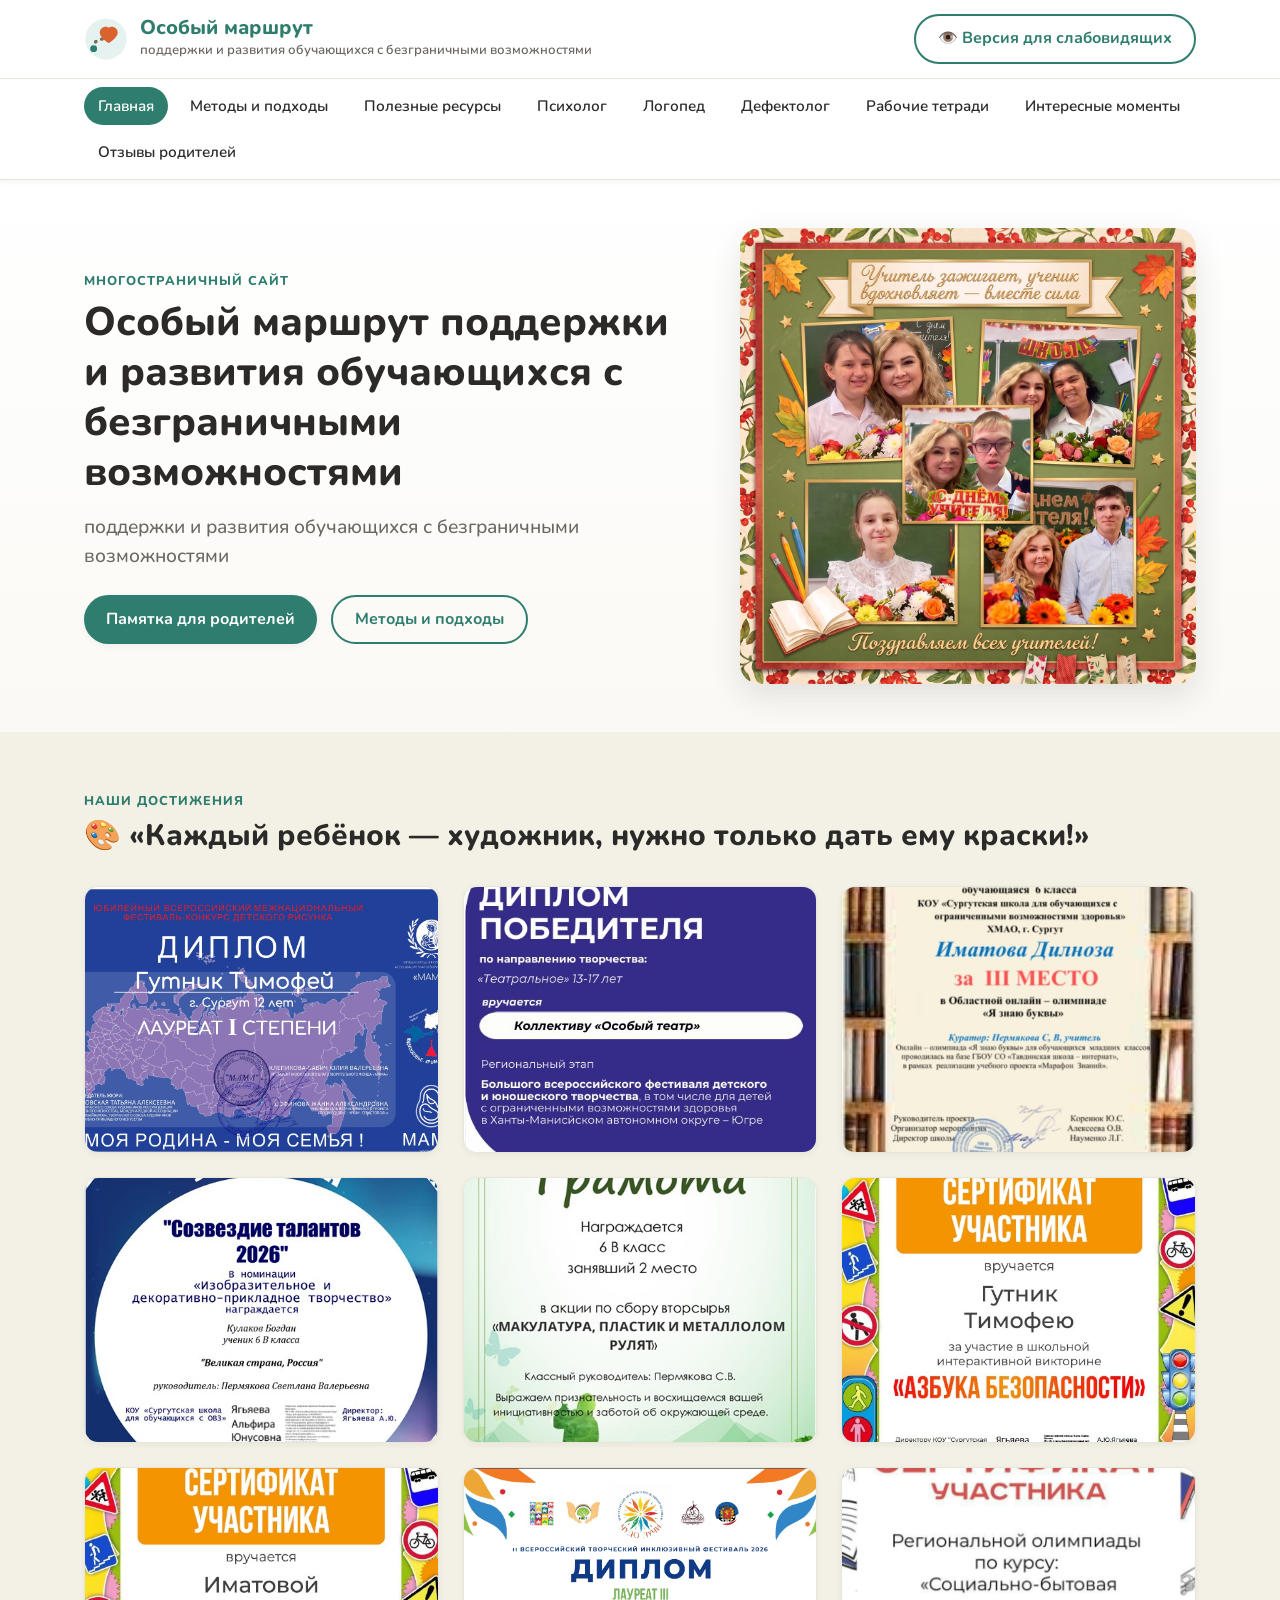
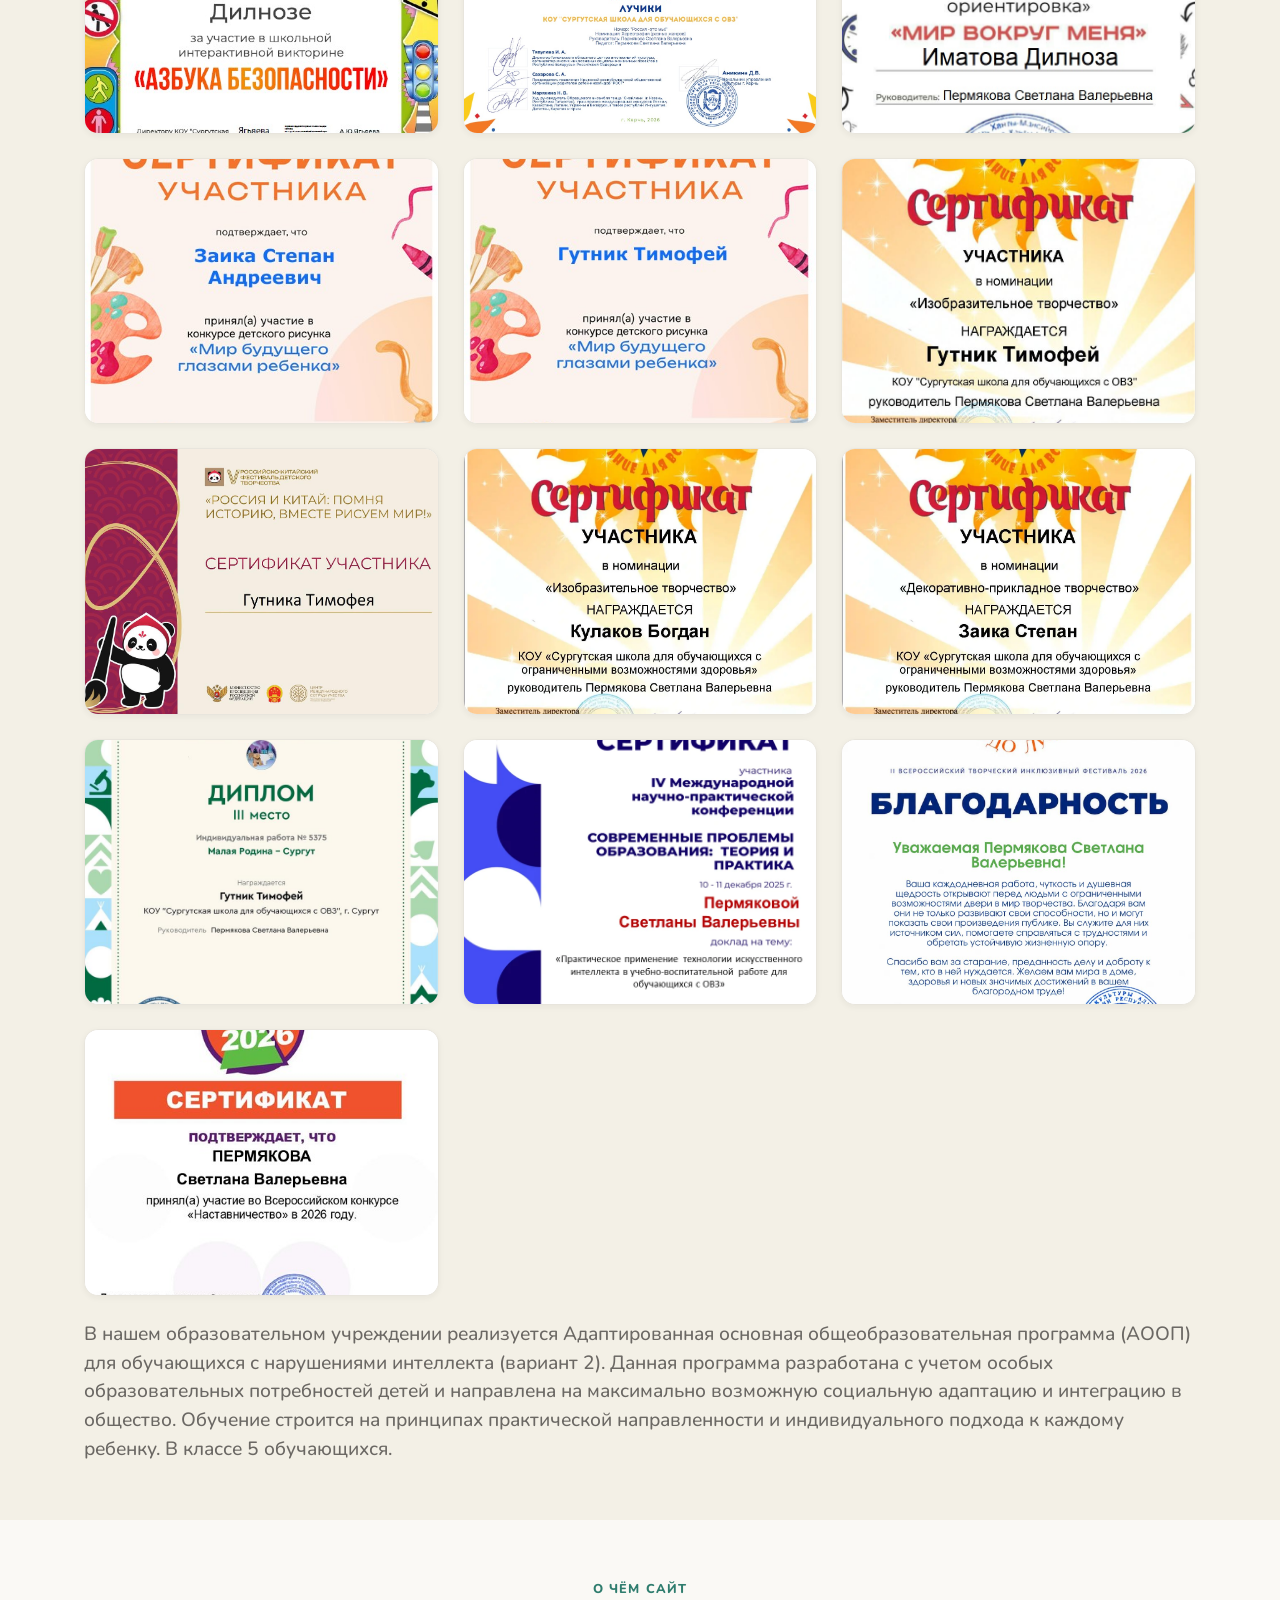
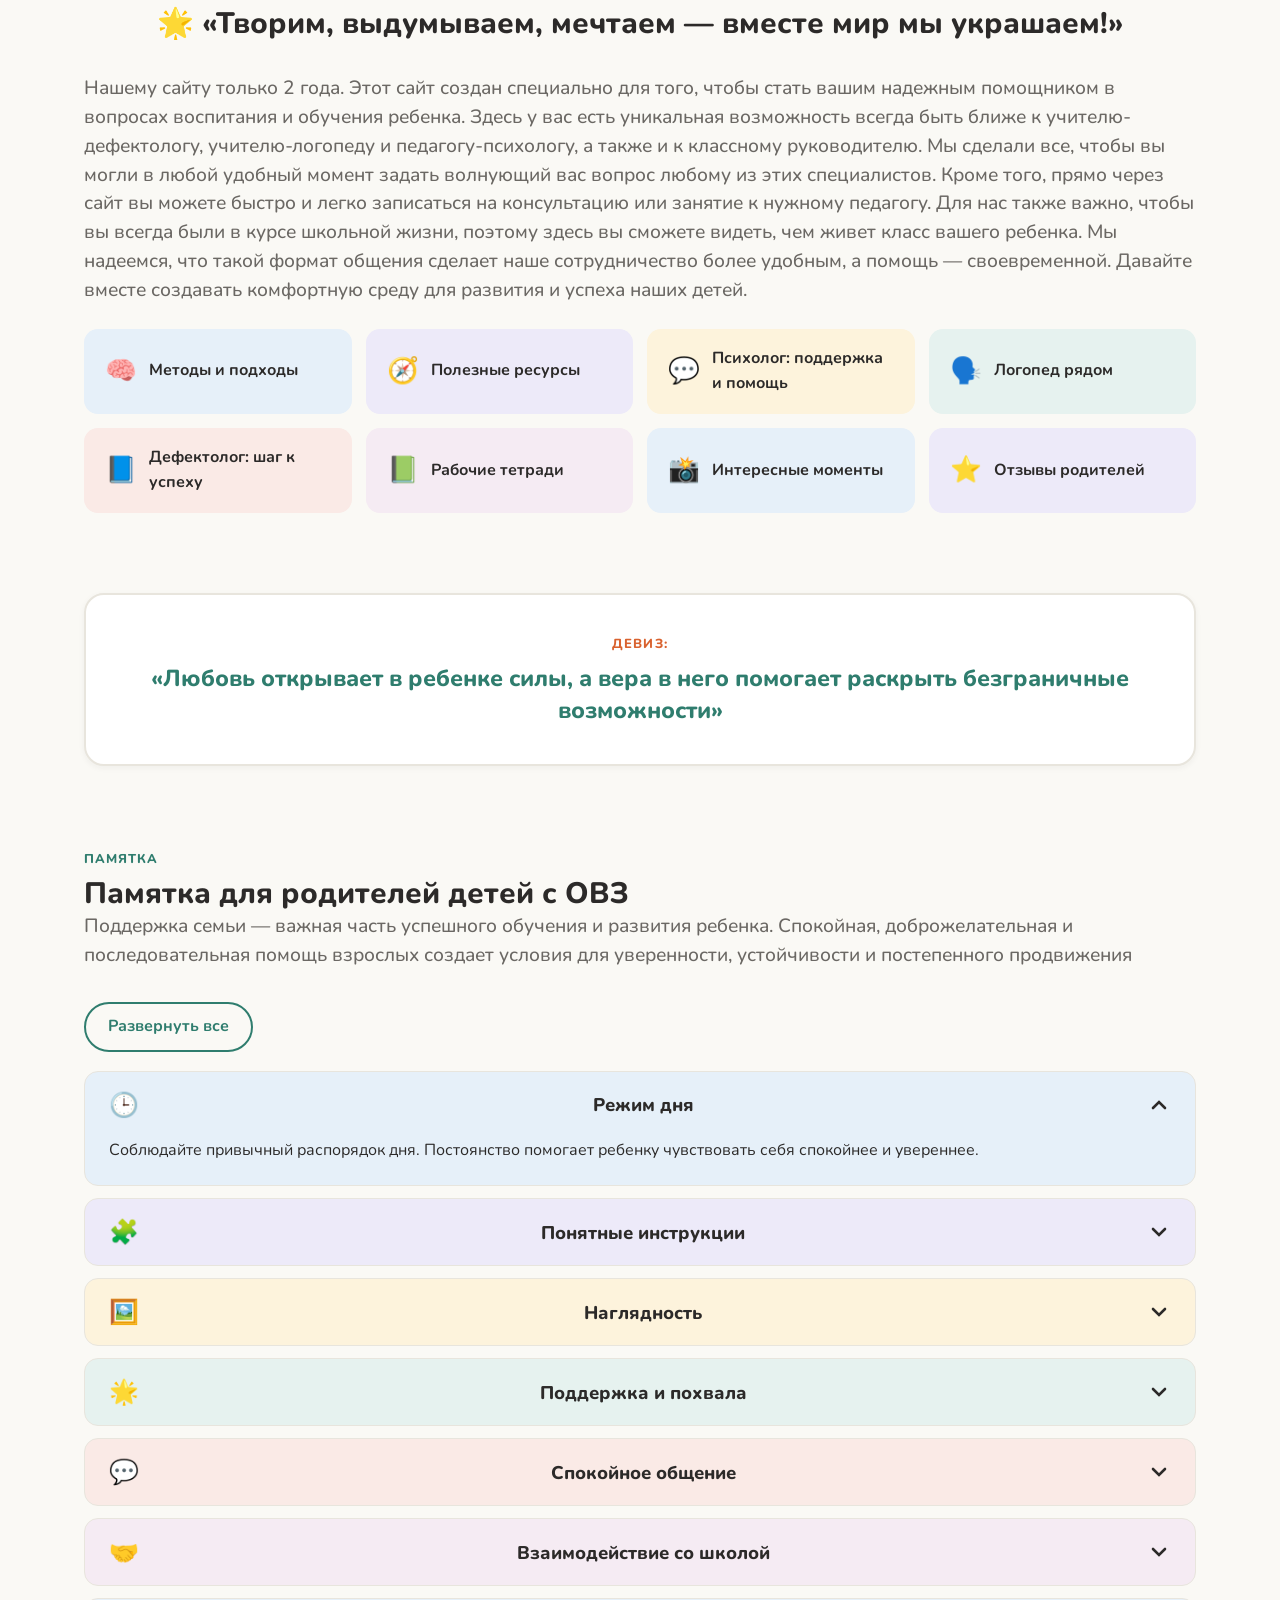
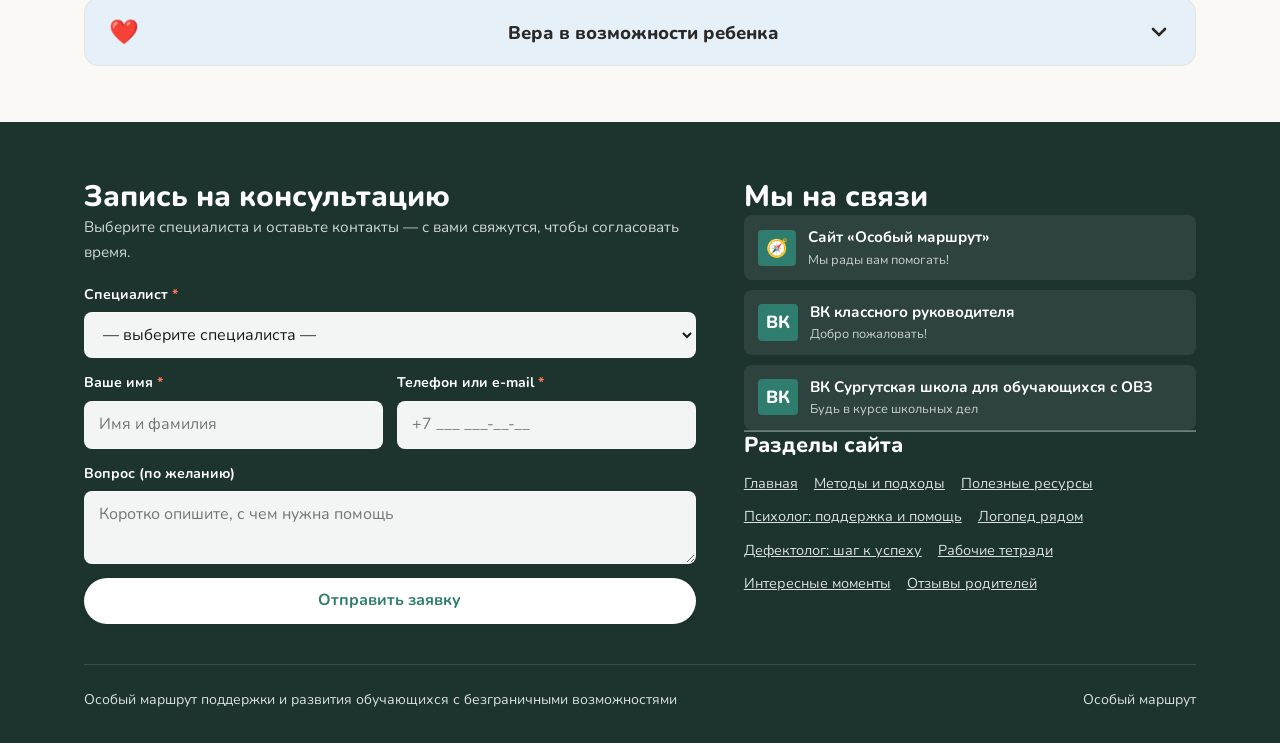
==== commit 2a0f1b12: "Update index.html" ====
--- a/index.html
+++ b/index.html
@@ -75,7 +75,7 @@
         </div>
       </div>
       <div class="hero__art" id="hero-art">
-        <div class="hero__photo"><img src="media/hero_main.jpg" alt=""></div>
+        <div class="hero__photo"><img src="media/hero_main.jpeg" alt=""></div>
       </div>
     </div>
   </section>
@@ -424,4 +424,4 @@
 <script src="assets/js/render.js"></script>
 <script src="assets/js/main.js"></script>
 </body>
-</html>+</html>
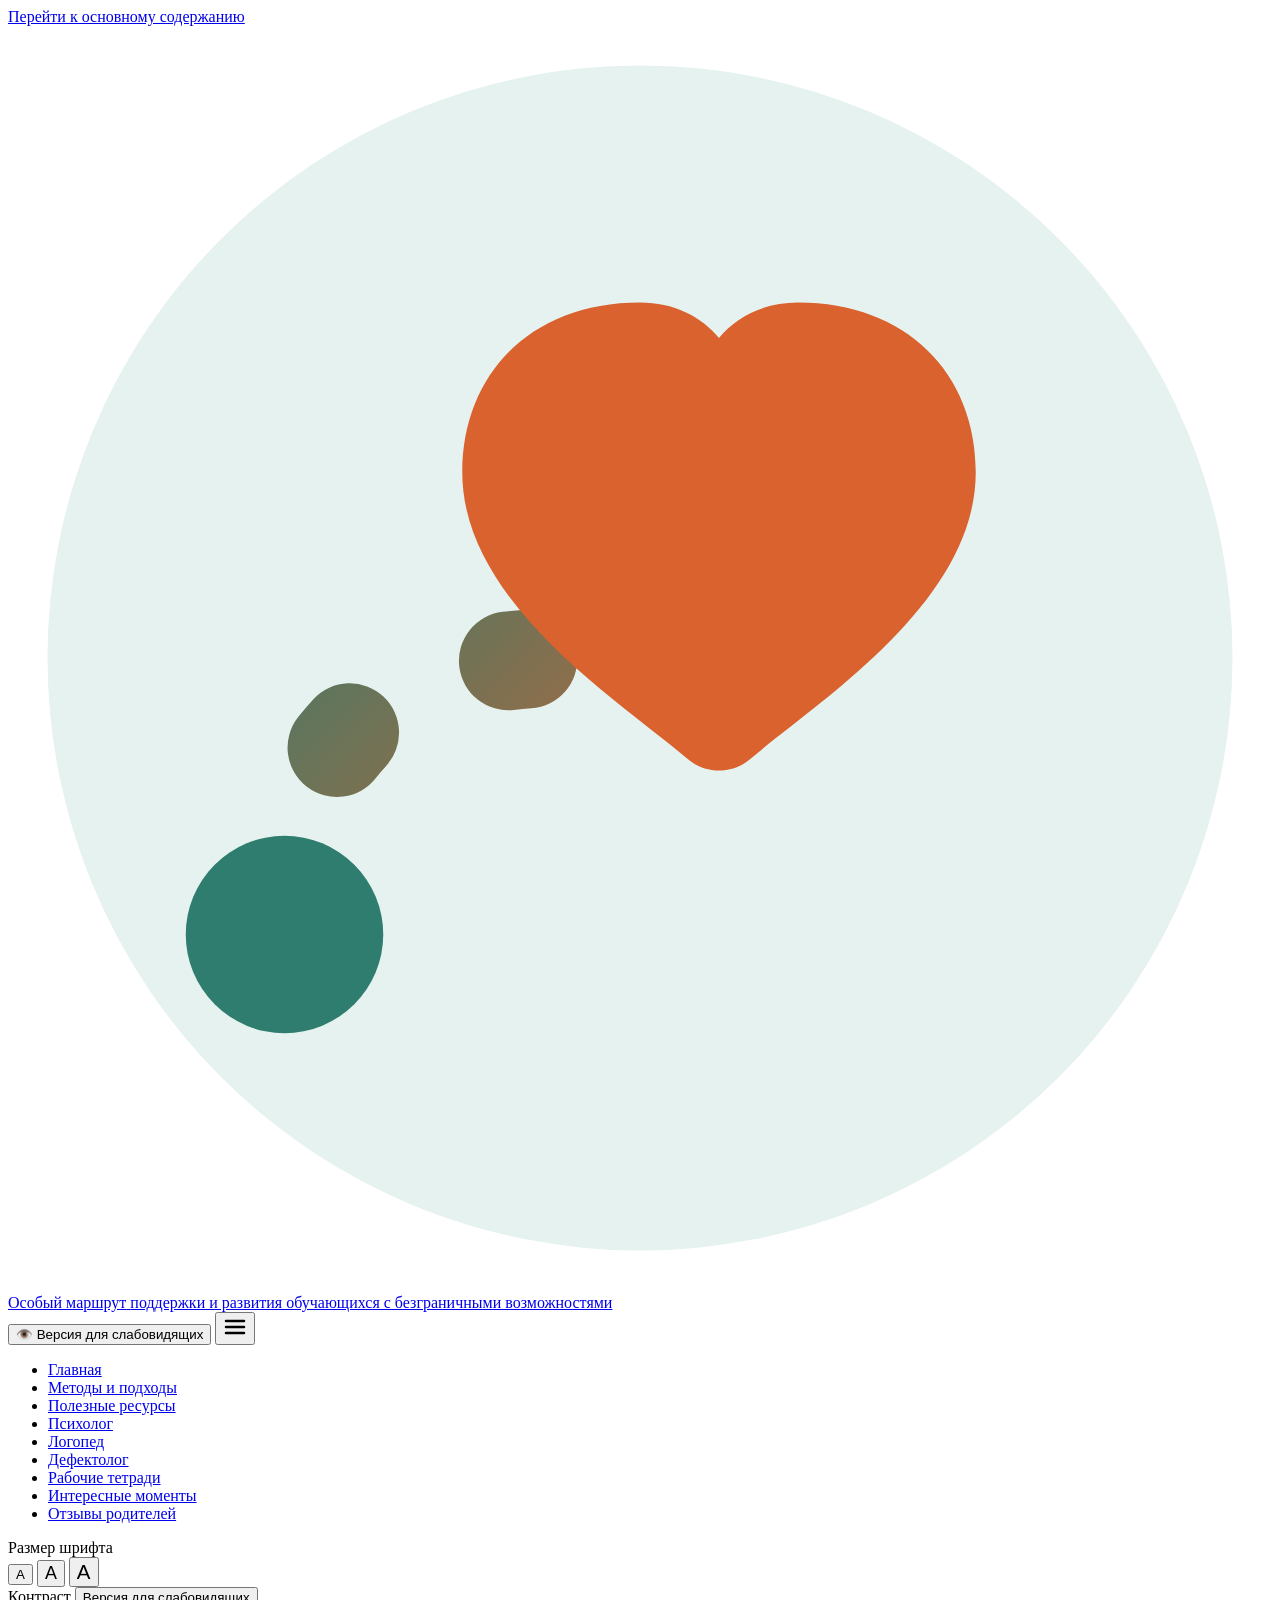
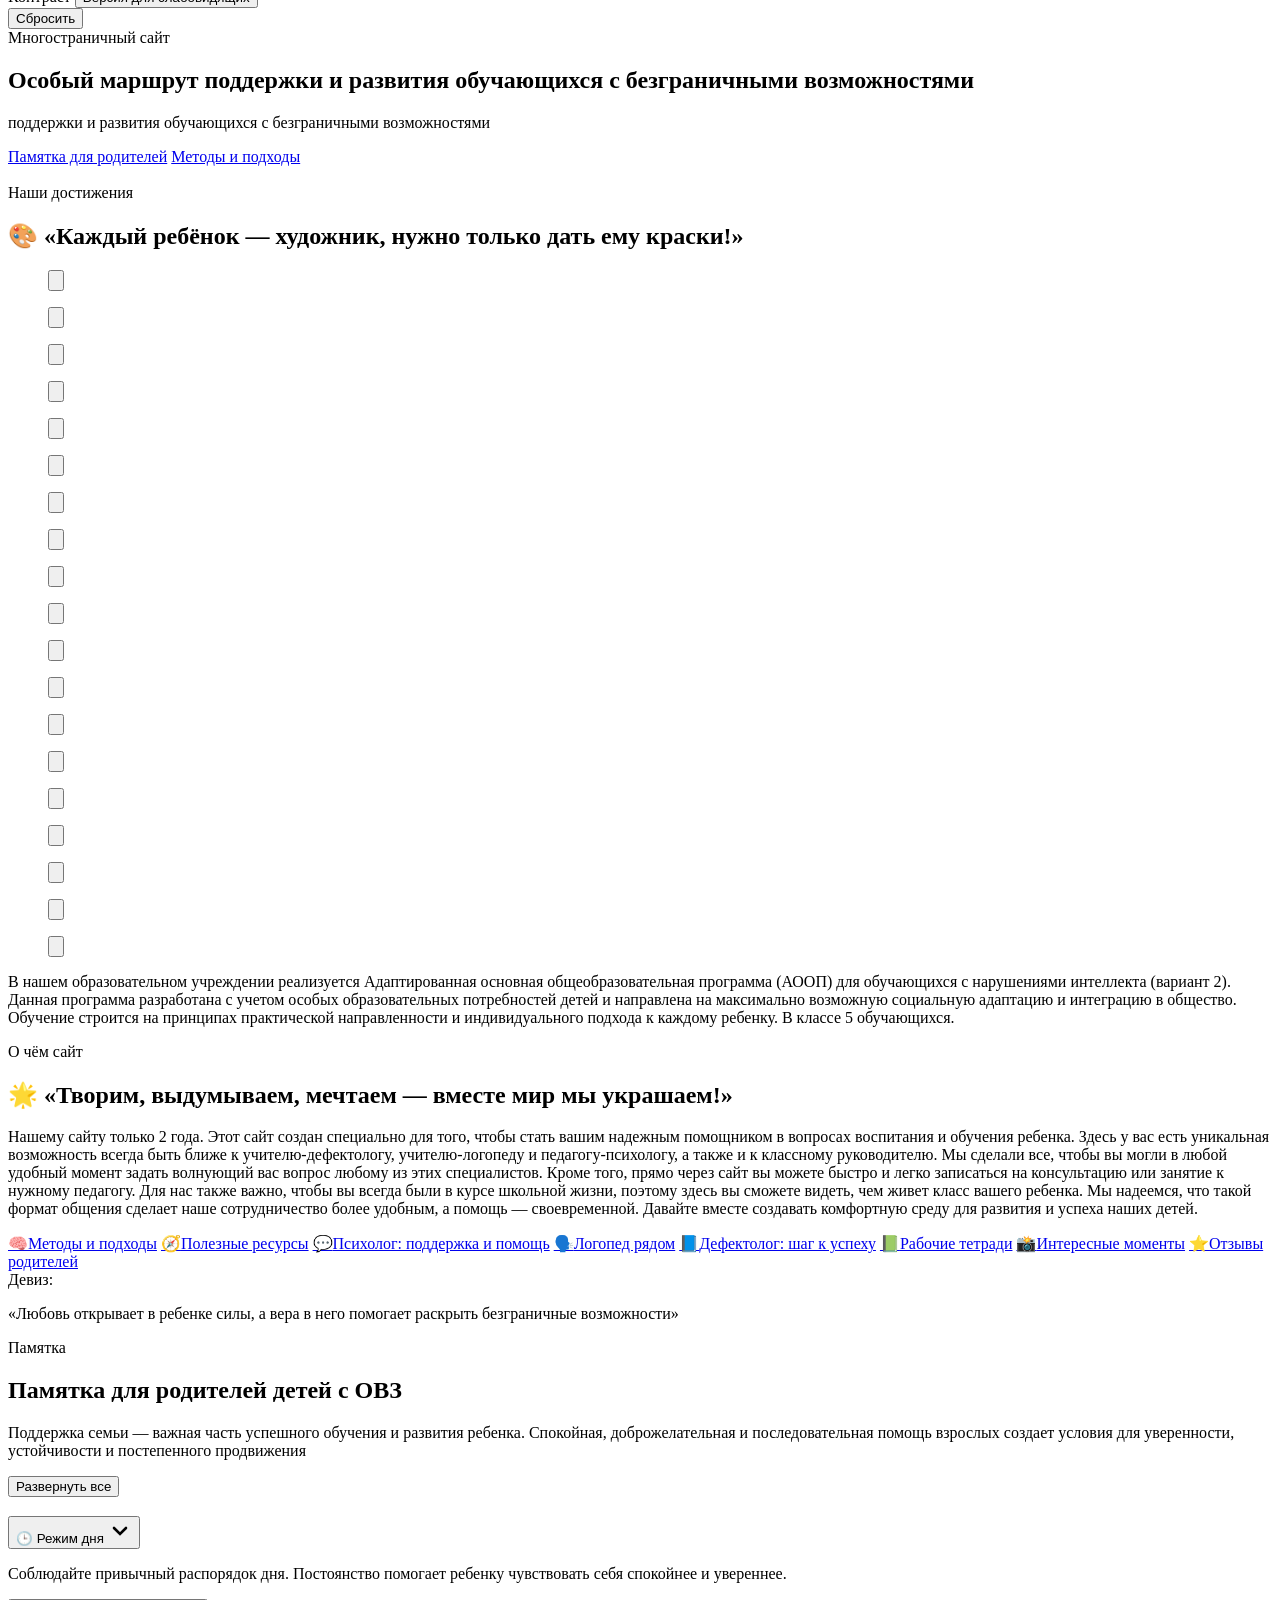
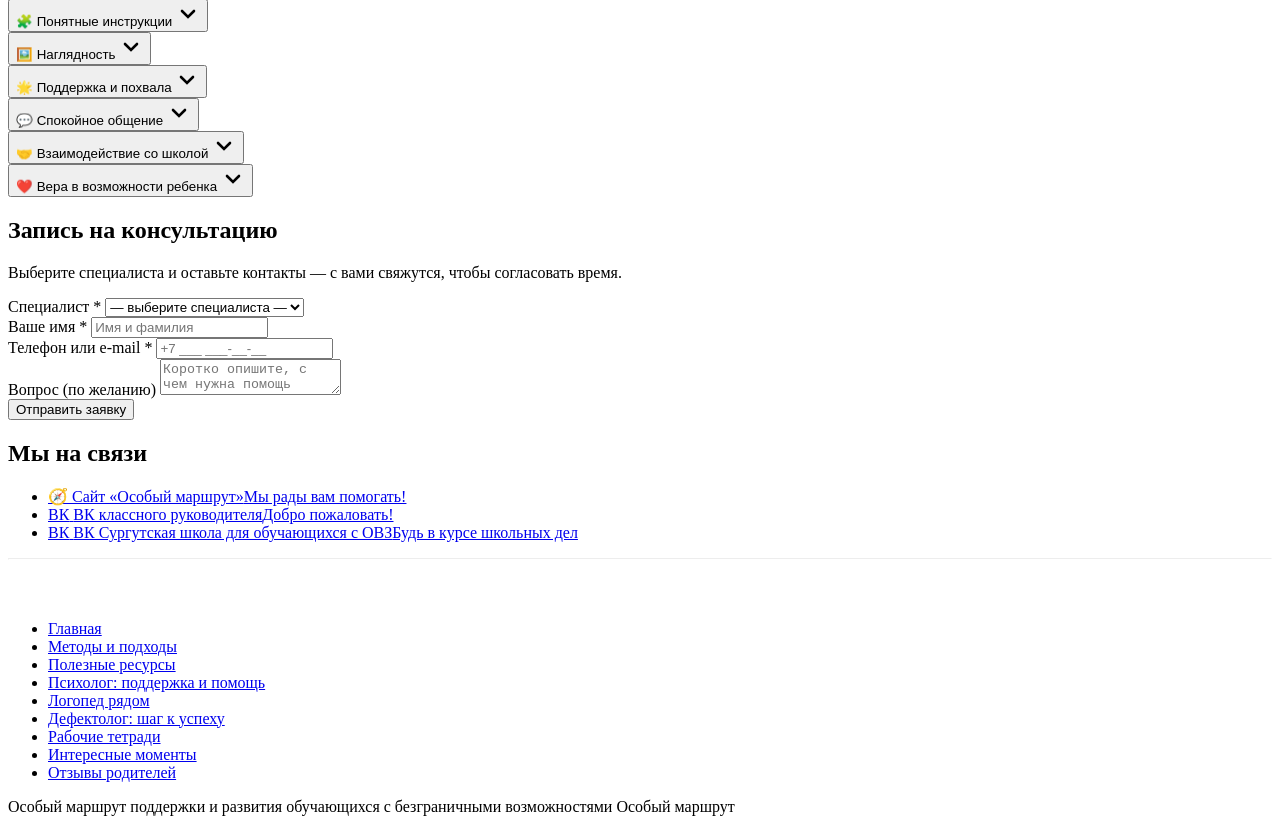
==== commit 4976d7e9: "Update index.html" ====
--- a/index.html
+++ b/index.html
@@ -2,6 +2,7 @@
 <html lang="ru">
 <head>
 <meta charset="utf-8">
+<base href="/osobyi-marshrut/">
 <meta name="viewport" content="width=device-width, initial-scale=1">
 <title>Главная — Особый маршрут</title>
 <meta name="description" content="Особый маршрут поддержки и развития обучающихся с безграничными возможностями поддержки и развития обучающихся с безграничными возможностями">
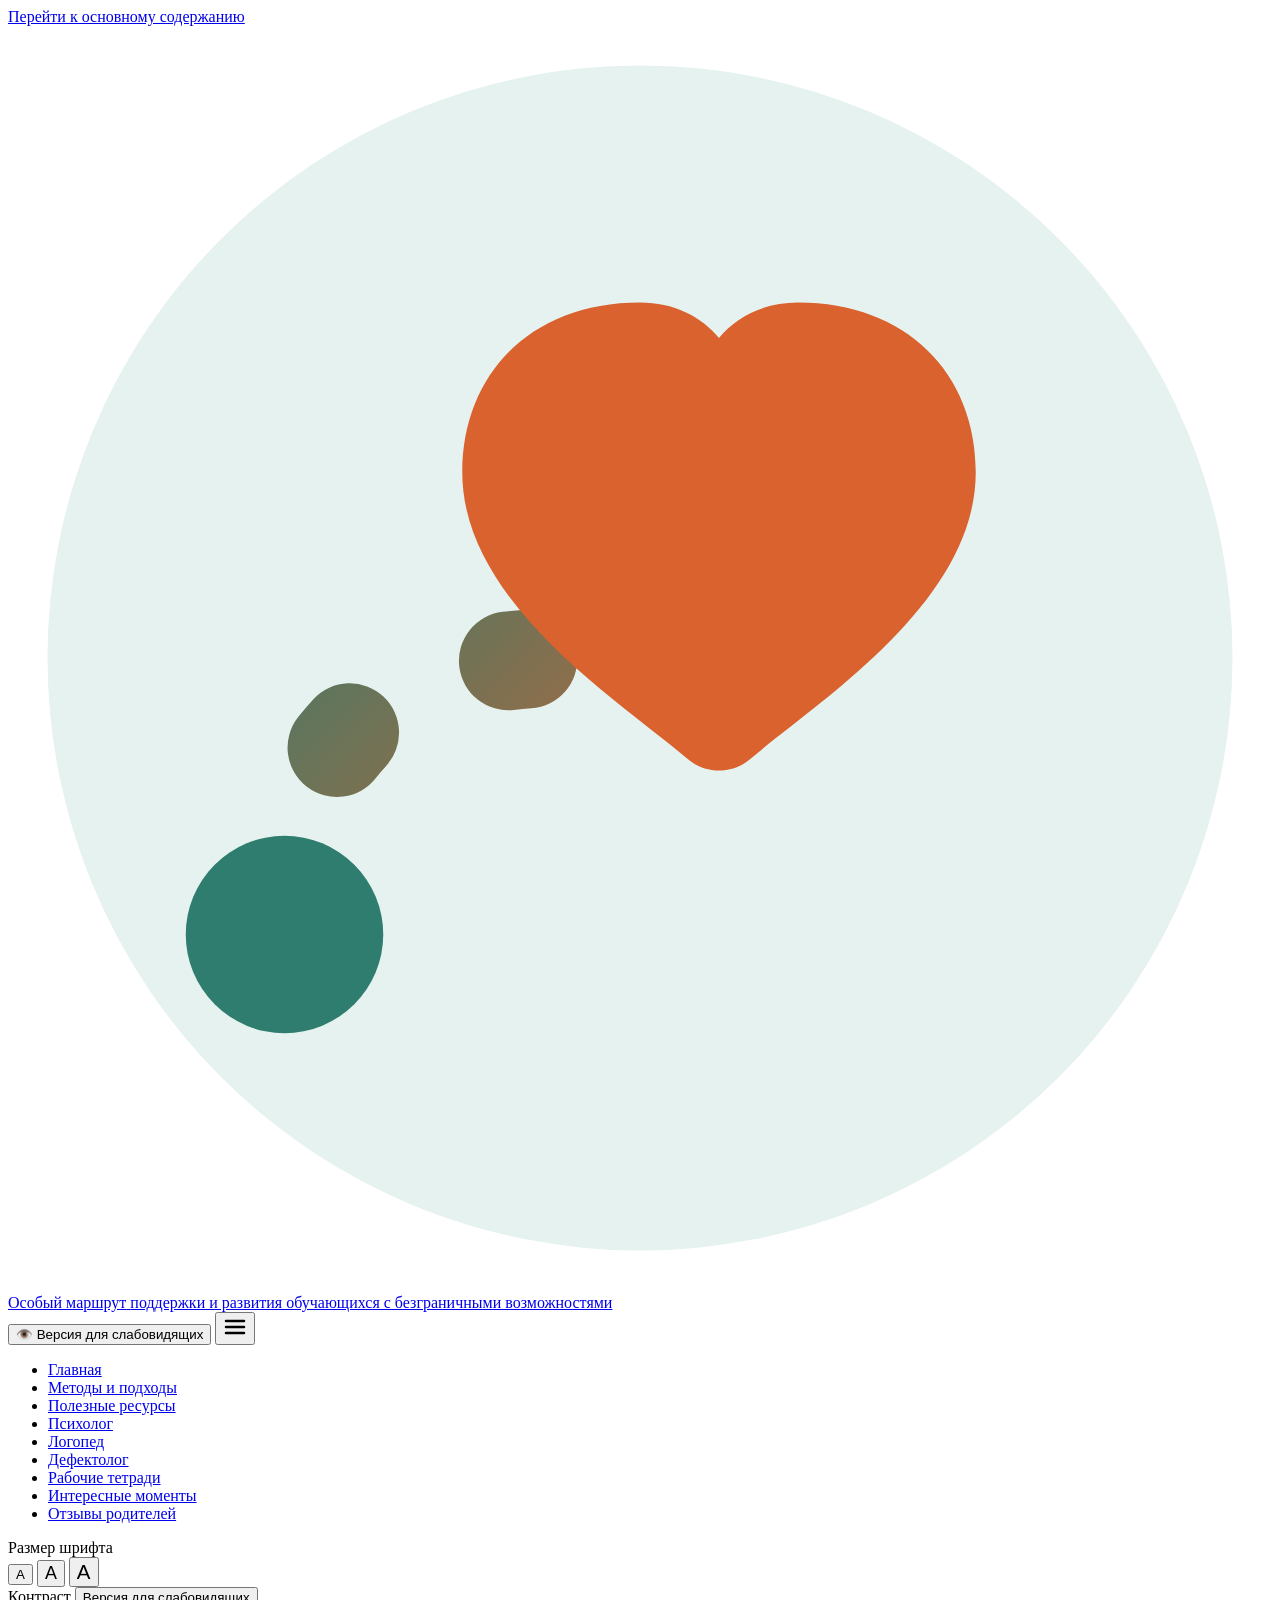
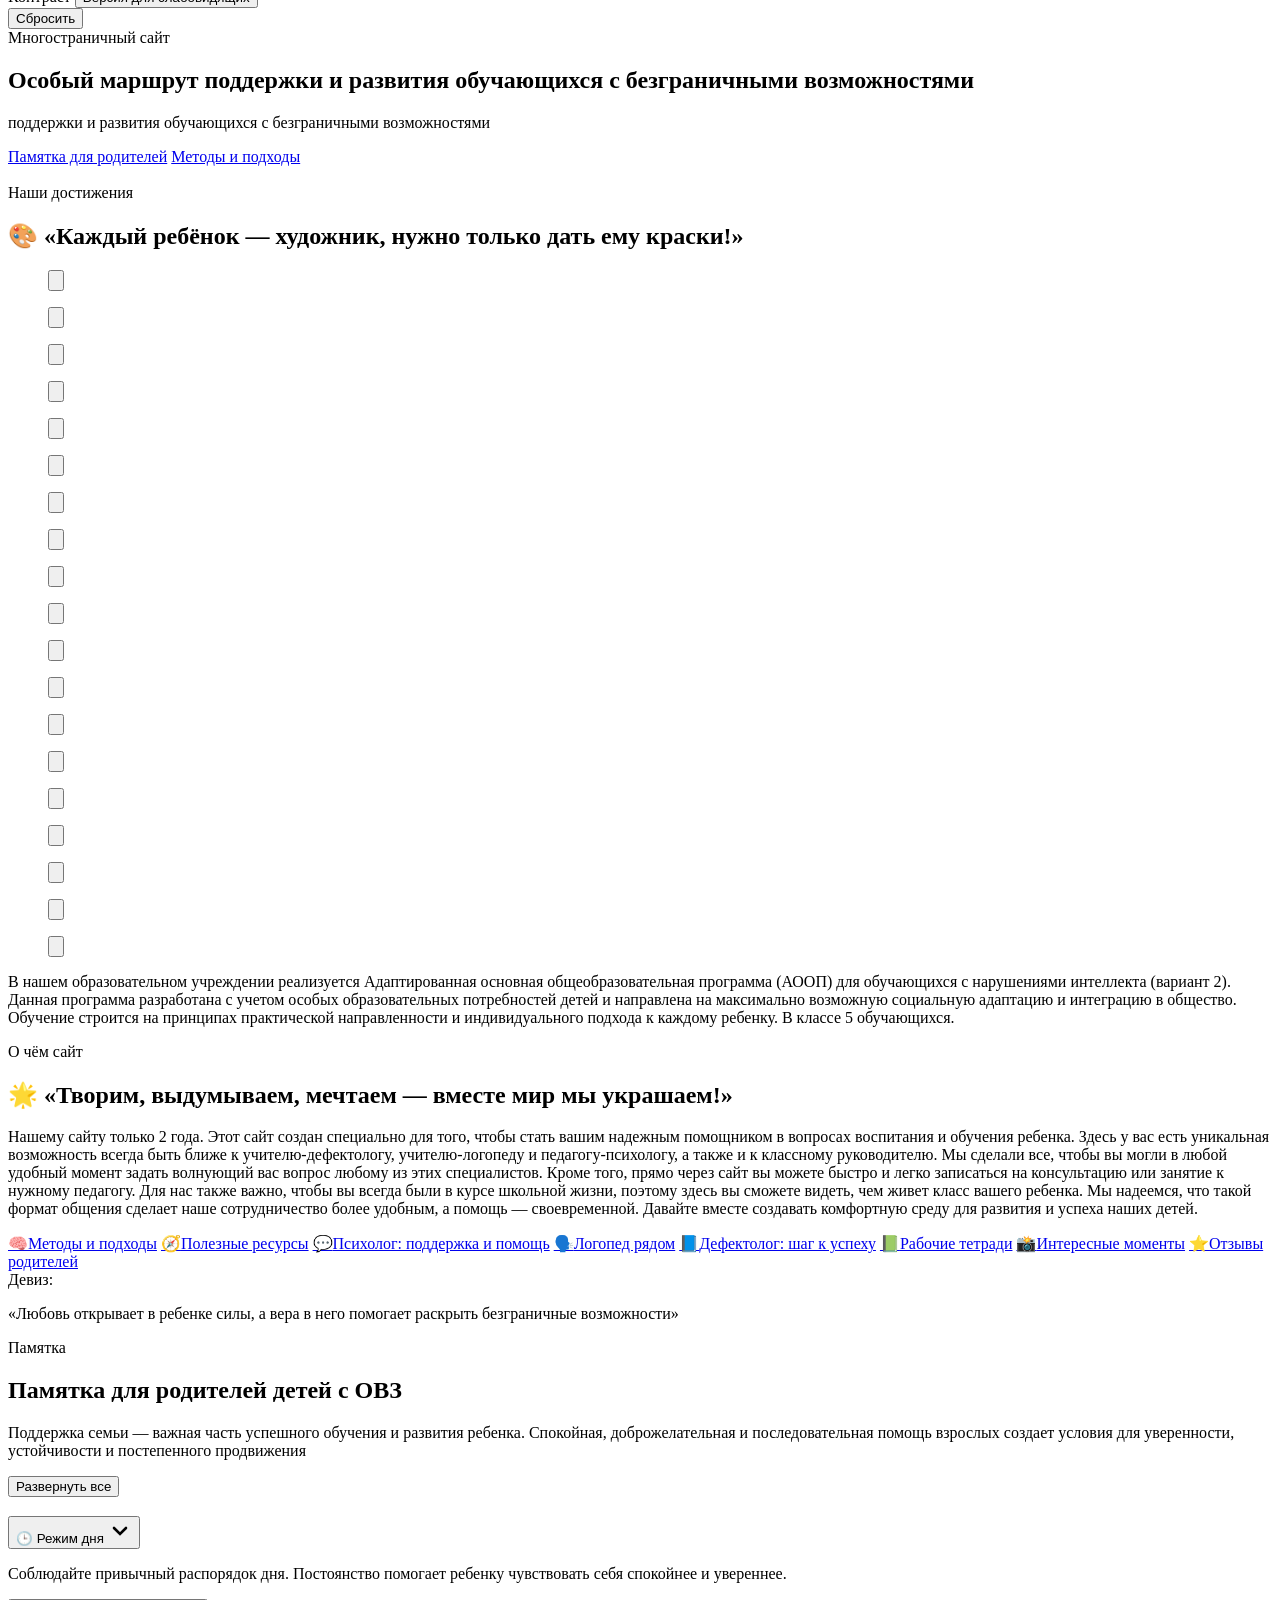
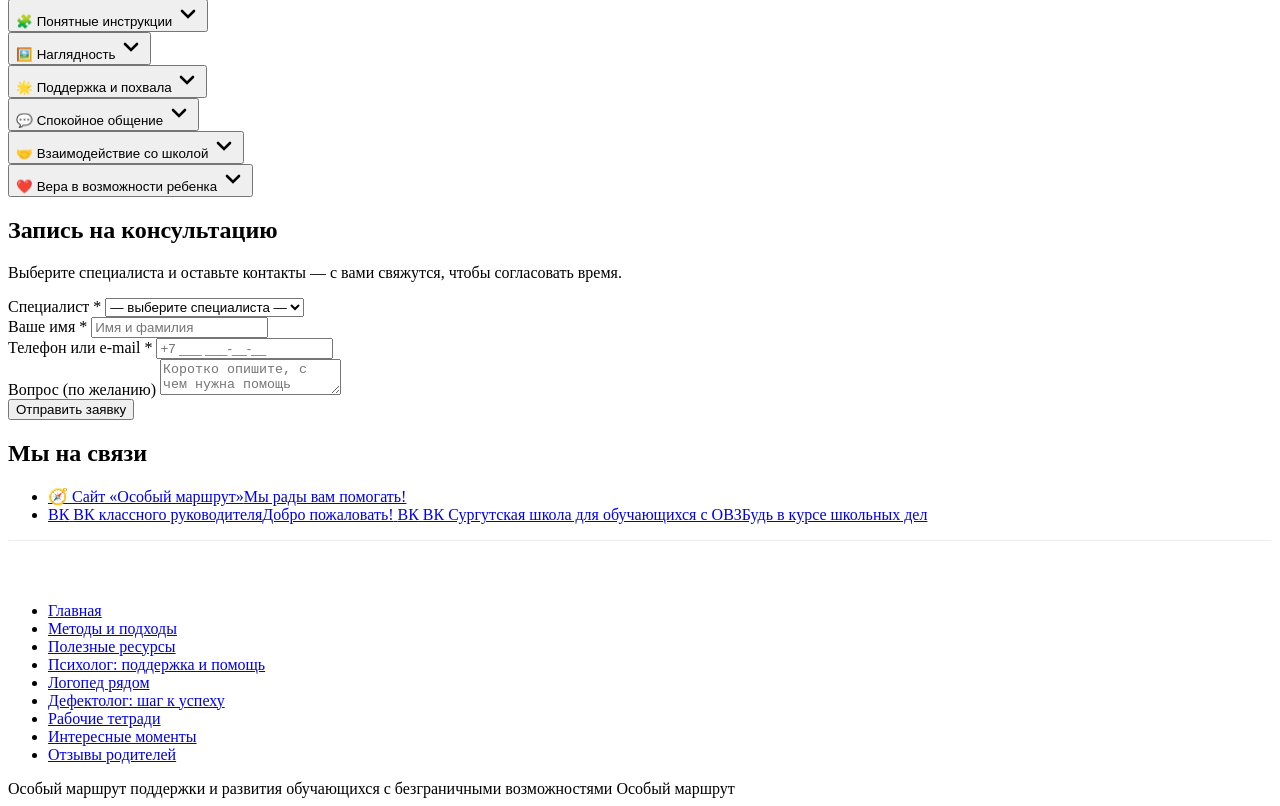
==== commit 8fa6ab1c: "Update index.html" ====
--- a/index.html
+++ b/index.html
@@ -399,7 +399,7 @@
     </a></li><li><a class="social__link" href="https://vk.ru/club234596236" target="_blank" rel="noopener noreferrer">
       <span class="social__ico" aria-hidden="true">ВК</span>
       <span class="social__meta">ВК классного руководителя<span>Добро пожаловать!</span></span>
-    </a></li><li><a class="social__link" href="https://max.ru" target="_blank" rel="noopener noreferrer">
+    <a class="social__link" href="https://vk.ru/surgutsosh8" target="_blank" rel="noopener noreferrer">
       <span class="social__ico" aria-hidden="true">ВК</span>
       <span class="social__meta">ВК Сургутская школа для обучающихся с ОВЗ<span>Будь в курсе школьных дел</span></span>
     </a></li>
